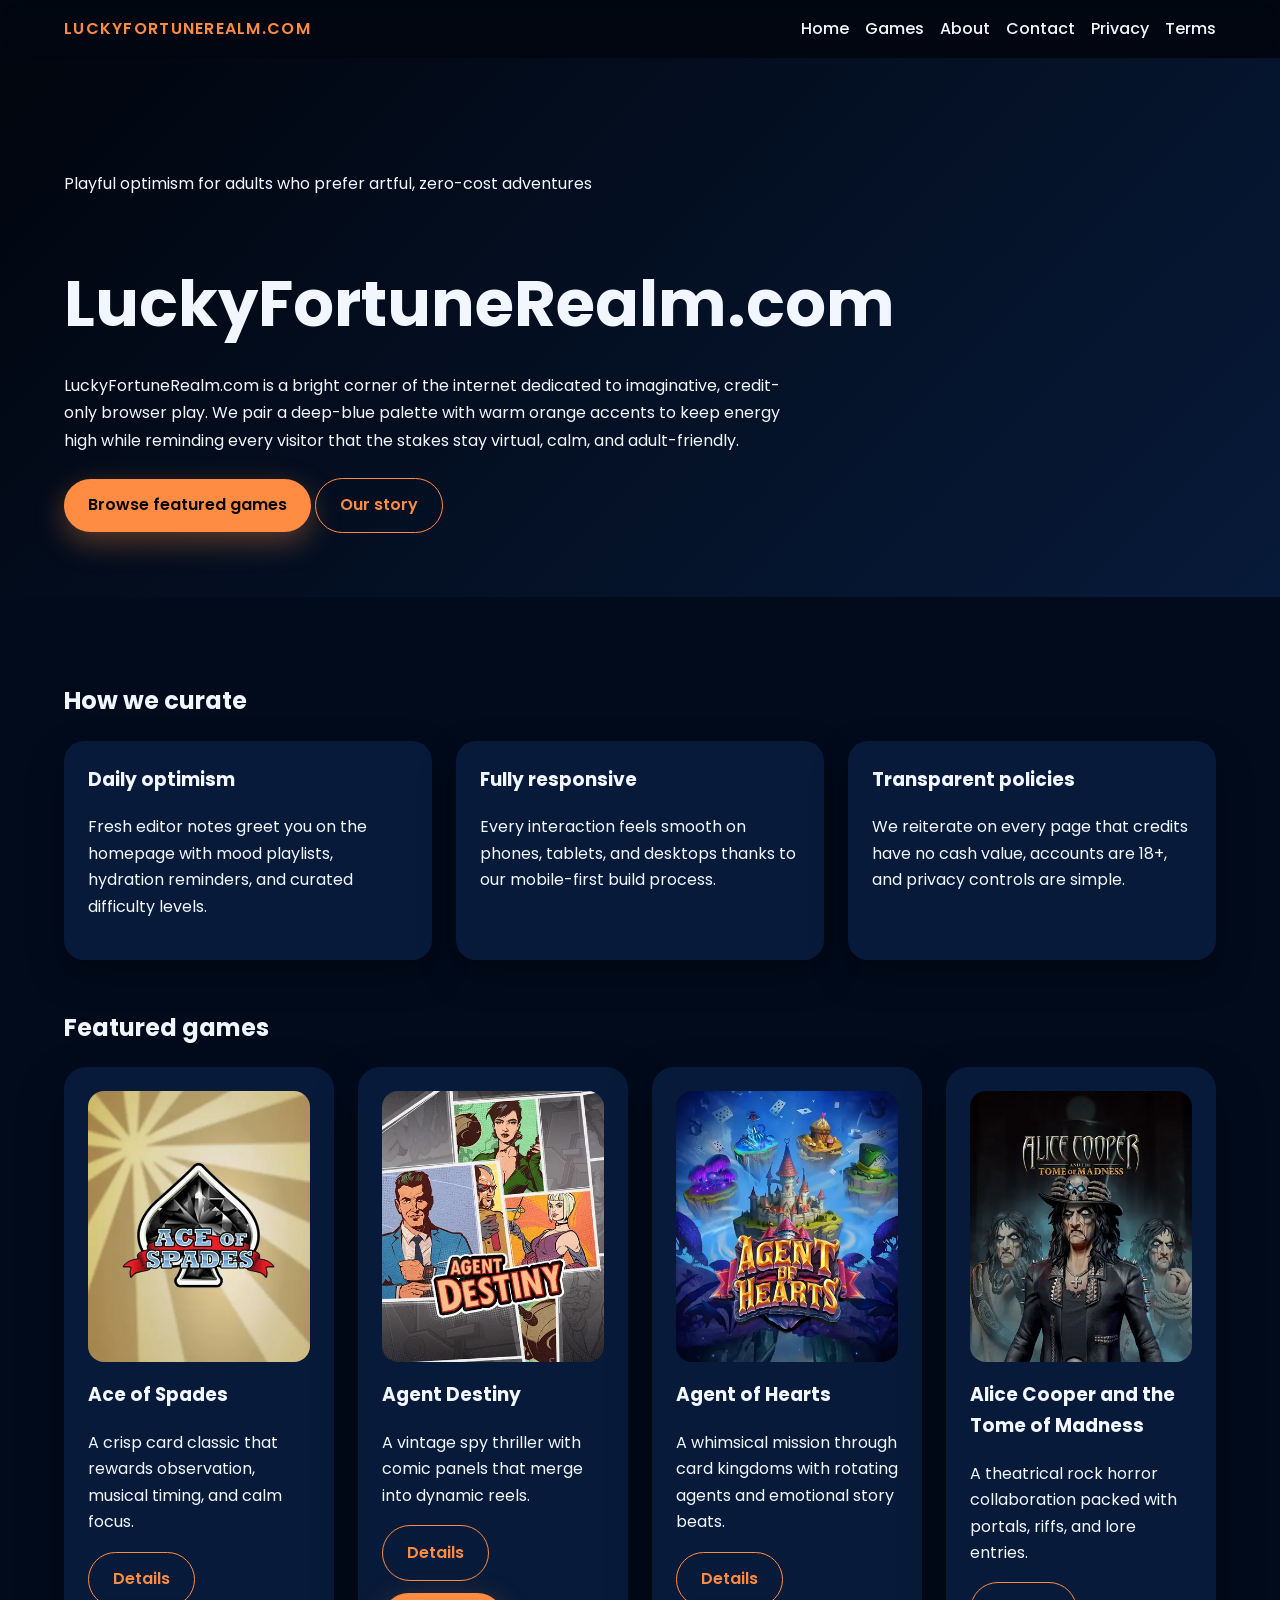
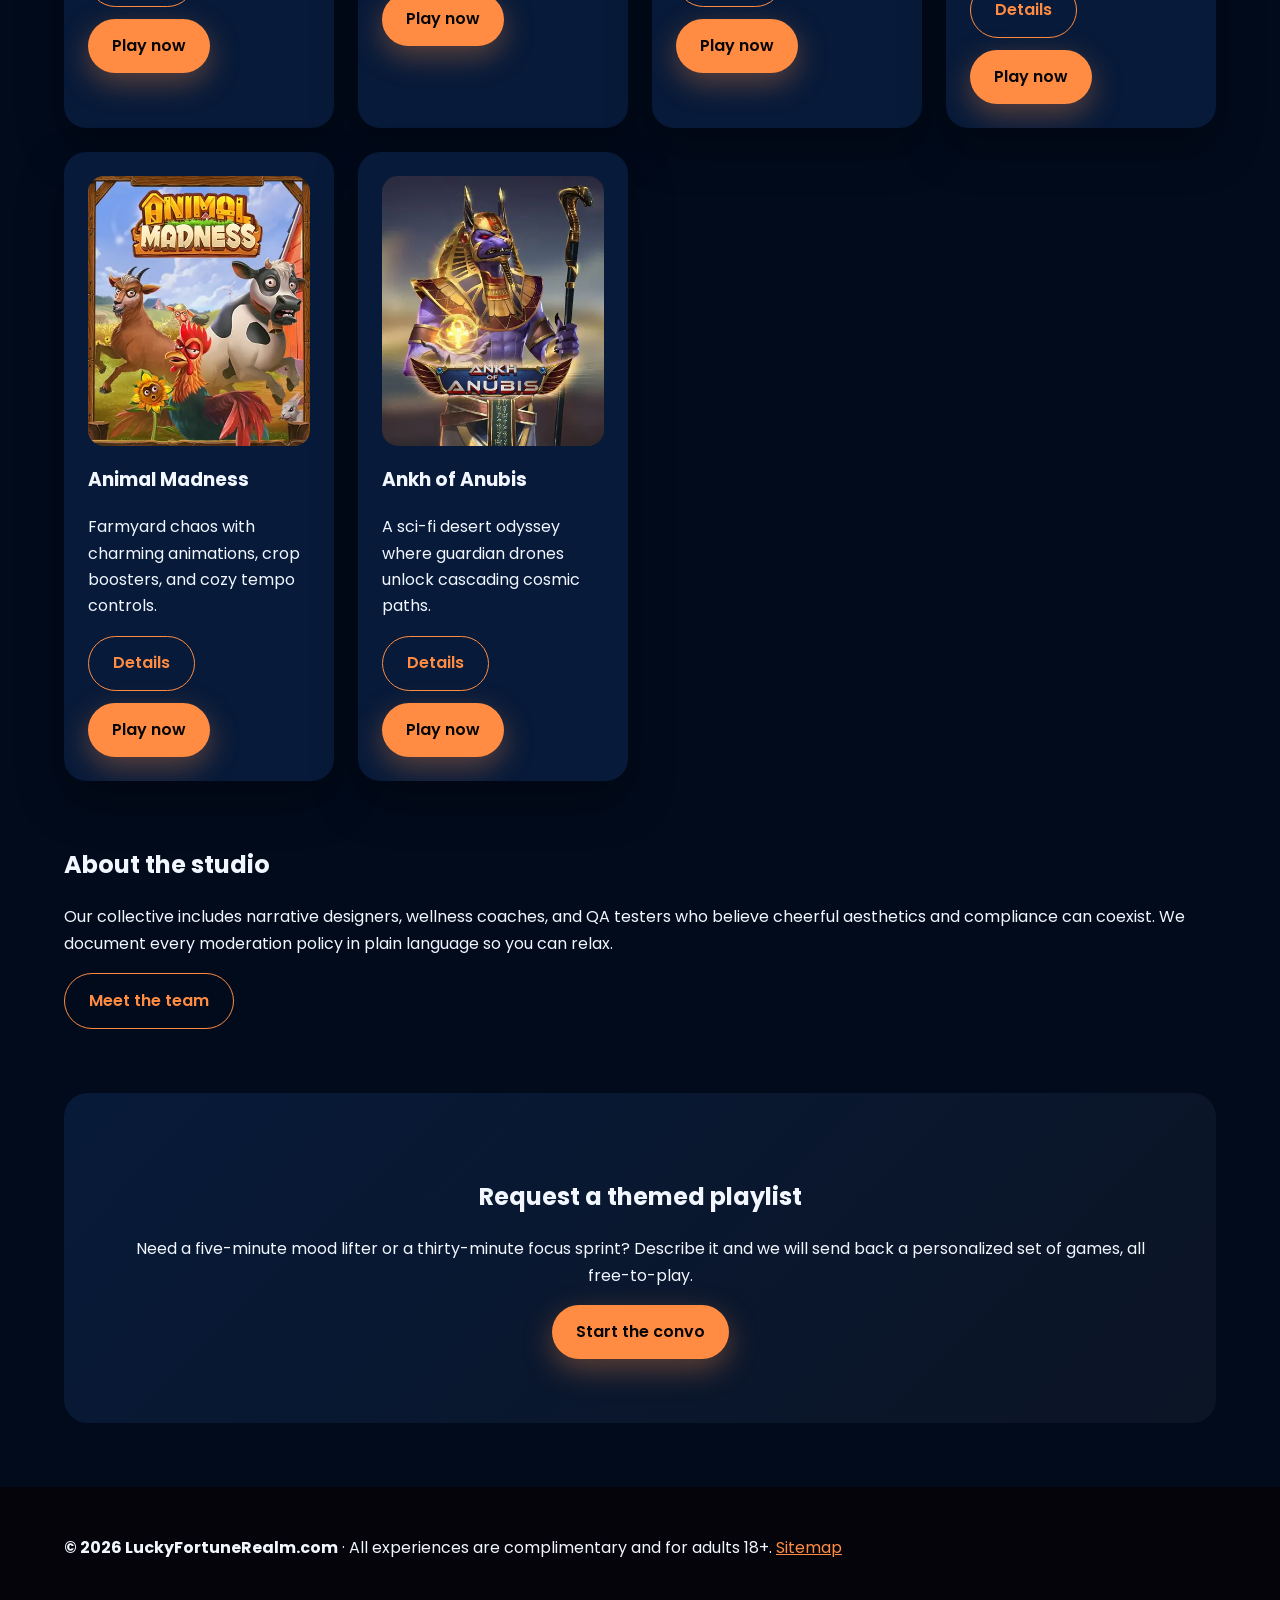
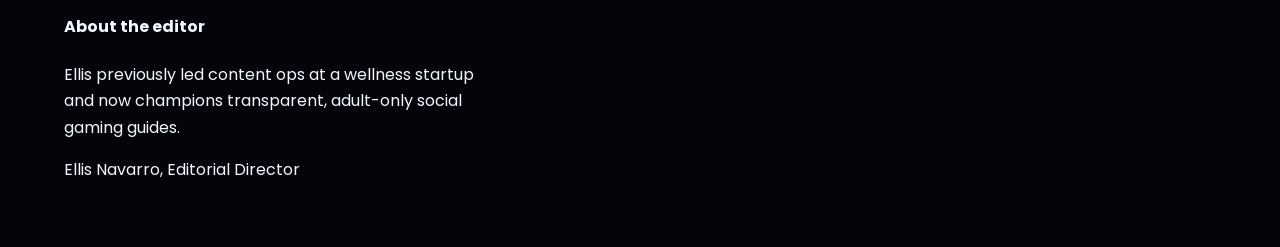
==== index.html @ c21d9de4 "Initial commit for LuckyFortuneRealm.com" ====
<!DOCTYPE html><html lang='en'><head><meta charset='UTF-8'><meta name='viewport' content='width=device-width, initial-scale=1.0'><title>LuckyFortuneRealm.com | Free Social Game Showcase</title><meta name='description' content='LuckyFortuneRealm.com spotlights six hopeful, credit-only adventures with responsive design, accessibility tips, and transparent community care.'><meta property='og:title' content='LuckyFortuneRealm.com | Free Social Game Showcase'><meta property='og:description' content='LuckyFortuneRealm.com spotlights six hopeful, credit-only adventures with responsive design, accessibility tips, and transparent community care.'><meta property='og:type' content='website'><meta property='og:url' content='https://luckyfortunerealm.com/index.html'><meta property='og:image' content='https://luckyfortunerealm.com/images/ace-of-spades.webp'><meta property='og:site_name' content='LuckyFortuneRealm.com'><meta name='twitter:card' content='summary_large_image'><meta name='twitter:title' content='LuckyFortuneRealm.com | Free Social Game Showcase'><meta name='twitter:description' content='LuckyFortuneRealm.com spotlights six hopeful, credit-only adventures with responsive design, accessibility tips, and transparent community care.'><link rel='canonical' href='https://luckyfortunerealm.com/index.html'><link rel='preconnect' href='https://fonts.googleapis.com'><link rel='preconnect' href='https://fonts.gstatic.com' crossorigin><link rel='stylesheet' href='https://fonts.googleapis.com/css2?family=Poppins:wght@400;500;600&display=swap'><link rel='stylesheet' href='css/style.css'><link rel='icon' href="data:image/svg+xml,<svg xmlns='http://www.w3.org/2000/svg' viewBox='0 0 64 64'><circle cx='32' cy='32' r='30' fill='#287bff'/><circle cx='32' cy='32' r='18' fill='#ff8c42'/></svg>"><meta name='theme-color' content='#287bff'><style>:root{--bg:#020b1c;--card:#071a39;--primary:#287bff;--accent:#ff8c42;--text:#f1f6ff;--muted:#a9c7ff;--shadow:rgba(255,140,66,0.35);}body{margin:0;background:var(--bg);color:var(--text);min-height:100vh;line-height:1.65;}.site-header{display:flex;align-items:center;justify-content:space-between;padding:1rem 5%;background:rgba(0,0,0,0.4);backdrop-filter:blur(14px);position:sticky;top:0;z-index:10;}.logo{font-weight:600;letter-spacing:0.08em;text-transform:uppercase;color:var(--accent);}.site-nav{display:flex;gap:1rem;}.site-nav a{color:var(--text);text-decoration:none;font-weight:500;}.hamburger{background:none;border:none;display:none;flex-direction:column;gap:0.3rem;}.hamburger span{display:block;width:24px;height:2px;background:var(--text);}@media(max-width:768px){.site-nav{position:absolute;top:64px;right:5%;background:var(--card);padding:1rem;border-radius:12px;flex-direction:column;display:none;}.site-nav.open{display:flex;}.hamburger{display:flex;}}</style><script type="application/ld+json">{"@context": "https://schema.org", "@type": "WebSite", "name": "LuckyFortuneRealm.com", "url": "https://luckyfortunerealm.com", "description": "Playful optimism for adults who prefer artful, zero-cost adventures", "publisher": {"@type": "Organization", "name": "LuckyFortuneRealm.com"}, "potentialAction": {"@type": "SearchAction", "target": "https://luckyfortunerealm.com/search?q={search_term_string}", "query-input": "required name=search_term_string"}}</script>
<script type="application/ld+json">{"@context": "https://schema.org", "@type": "ItemList", "name": "LuckyFortuneRealm.com Featured Games", "itemListElement": [{"@type": "ListItem", "position": 1, "item": {"@type": "VideoGame", "name": "Ace of Spades", "url": "https://luckyfortunerealm.com/ace-of-spades.html"}}, {"@type": "ListItem", "position": 2, "item": {"@type": "VideoGame", "name": "Agent Destiny", "url": "https://luckyfortunerealm.com/agent-destiny.html"}}, {"@type": "ListItem", "position": 3, "item": {"@type": "VideoGame", "name": "Agent of Hearts", "url": "https://luckyfortunerealm.com/agent-of-hearts.html"}}, {"@type": "ListItem", "position": 4, "item": {"@type": "VideoGame", "name": "Alice Cooper and the Tome of Madness", "url": "https://luckyfortunerealm.com/alice-cooper-and-the-tome-of-madness.html"}}, {"@type": "ListItem", "position": 5, "item": {"@type": "VideoGame", "name": "Animal Madness", "url": "https://luckyfortunerealm.com/animal-madness.html"}}, {"@type": "ListItem", "position": 6, "item": {"@type": "VideoGame", "name": "Ankh of Anubis", "url": "https://luckyfortunerealm.com/ankh-of-anubis.html"}}]}</script></head><body><header class='site-header'><div class='logo'>LuckyFortuneRealm.com</div><button class='hamburger' aria-label='Toggle navigation'><span></span><span></span><span></span></button><nav class='site-nav'><a href='index.html'>Home</a><a href='games.html'>Games</a><a href='about.html'>About</a><a href='contact.html'>Contact</a><a href='privacy.html'>Privacy</a><a href='terms.html'>Terms</a></nav></header>
    <section class='hero'>
      <p class='eyebrow'>Playful optimism for adults who prefer artful, zero-cost adventures</p>
      <h1>LuckyFortuneRealm.com</h1>
      <p>LuckyFortuneRealm.com is a bright corner of the internet dedicated to imaginative, credit-only browser play. We pair a deep-blue palette with warm orange accents to keep energy high while reminding every visitor that the stakes stay virtual, calm, and adult-friendly.</p>
      <div class='hero-actions'>
        <a class='btn primary' href='games.html'>Browse featured games</a>
        <a class='btn secondary' href='about.html'>Our story</a>
      </div>
    </section>
    <main>
      <section>
        <h2>How we curate</h2>
        <div class='feature-grid'><div class='card'><h3>Daily optimism</h3><p>Fresh editor notes greet you on the homepage with mood playlists, hydration reminders, and curated difficulty levels.</p></div><div class='card'><h3>Fully responsive</h3><p>Every interaction feels smooth on phones, tablets, and desktops thanks to our mobile-first build process.</p></div><div class='card'><h3>Transparent policies</h3><p>We reiterate on every page that credits have no cash value, accounts are 18+, and privacy controls are simple.</p></div></div>
      </section>
      <section>
        <h2>Featured games</h2>
        <div class='games-grid'><article class='game-card'><img src='images/ace-of-spades.webp' alt='Retro card with spade icon' loading='lazy'><h3>Ace of Spades</h3><p>A crisp card classic that rewards observation, musical timing, and calm focus.</p><div class='card-actions'><a class='btn secondary' href='ace-of-spades.html'>Details</a><a class='btn primary' href='https://asccw.playngonetwork.com/casino/ContainerLauncher?pid=2&gid=aceofspades&lang=en_GB&practice=1&channel=desktop&demo=2' target='_blank' rel='noopener'>Play now</a></div></article><article class='game-card'><img src='images/agent-destiny.webp' alt='Graphic novel spy illustration' loading='lazy'><h3>Agent Destiny</h3><p>A vintage spy thriller with comic panels that merge into dynamic reels.</p><div class='card-actions'><a class='btn secondary' href='agent-destiny.html'>Details</a><a class='btn primary' href='https://asccw.playngonetwork.com/casino/ContainerLauncher?pid=2&gid=agentdestiny&lang=en_GB&practice=1&channel=desktop&demo=2' target='_blank' rel='noopener'>Play now</a></div></article><article class='game-card'><img src='images/agent-of-hearts.webp' alt='Fantasy agent walking through card kingdom' loading='lazy'><h3>Agent of Hearts</h3><p>A whimsical mission through card kingdoms with rotating agents and emotional story beats.</p><div class='card-actions'><a class='btn secondary' href='agent-of-hearts.html'>Details</a><a class='btn primary' href='https://asccw.playngonetwork.com/casino/ContainerLauncher?pid=2&gid=agentofhearts&lang=en_GB&practice=1&channel=desktop&demo=2' target='_blank' rel='noopener'>Play now</a></div></article><article class='game-card'><img src='images/alice-cooper-and-the-tome-of-madness.webp' alt='Rock legend silhouette with mystical book' loading='lazy'><h3>Alice Cooper and the Tome of Madness</h3><p>A theatrical rock horror collaboration packed with portals, riffs, and lore entries.</p><div class='card-actions'><a class='btn secondary' href='alice-cooper-and-the-tome-of-madness.html'>Details</a><a class='btn primary' href='https://asccw.playngonetwork.com/casino/ContainerLauncher?pid=2&gid=alicecooper&lang=en_GB&practice=1&channel=desktop&demo=2' target='_blank' rel='noopener'>Play now</a></div></article><article class='game-card'><img src='images/animal-madness.webp' alt='Animated farm animals celebrating harvest' loading='lazy'><h3>Animal Madness</h3><p>Farmyard chaos with charming animations, crop boosters, and cozy tempo controls.</p><div class='card-actions'><a class='btn secondary' href='animal-madness.html'>Details</a><a class='btn primary' href='https://asccw.playngonetwork.com/casino/ContainerLauncher?pid=2&gid=animalmadness&lang=en_GB&practice=1&channel=desktop&demo=2' target='_blank' rel='noopener'>Play now</a></div></article><article class='game-card'><img src='images/ankh-of-anubis.webp' alt='Futuristic desert temple with glowing ankh' loading='lazy'><h3>Ankh of Anubis</h3><p>A sci-fi desert odyssey where guardian drones unlock cascading cosmic paths.</p><div class='card-actions'><a class='btn secondary' href='ankh-of-anubis.html'>Details</a><a class='btn primary' href='https://asccw.playngonetwork.com/casino/ContainerLauncher?pid=2&gid=ankhofanubis&lang=en_GB&practice=1&channel=desktop&demo=2' target='_blank' rel='noopener'>Play now</a></div></article></div>
      </section>
      <section class='about-preview'>
        <h2>About the studio</h2>
        <p>Our collective includes narrative designers, wellness coaches, and QA testers who believe cheerful aesthetics and compliance can coexist. We document every moderation policy in plain language so you can relax.</p>
        <a class='btn secondary' href='about.html'>Meet the team</a>
      </section>
      <section class='cta-section'>
        <h2>Request a themed playlist</h2>
        <p>Need a five-minute mood lifter or a thirty-minute focus sprint? Describe it and we will send back a personalized set of games, all free-to-play.</p>
        <a class='btn primary' href='contact.html'>Start the convo</a>
      </section>
    </main>
    <footer class='site-footer'><div><strong>&copy; 2026 LuckyFortuneRealm.com</strong> · All experiences are complimentary and for adults 18+. <a href='sitemap.xml'>Sitemap</a></div><div class='author-bio'><h4>About the editor</h4><p>Ellis previously led content ops at a wellness startup and now champions transparent, adult-only social gaming guides.</p><p>Ellis Navarro, Editorial Director</p></div></footer><script src='js/main.js' defer></script></body></html>
---- css/style.css ----
@import url('https://fonts.googleapis.com/css2?family=Poppins:wght@400;500;600&display=swap');
:root { color-scheme: dark; }
body { font-family: 'Poppins', sans-serif; }
main {
  padding: 4rem 5%;
}
.hero {
  padding: 6rem 5% 4rem;
  background: linear-gradient(135deg, rgba(0,0,0,0.5), var(--card));
}
.hero h1 {
  font-size: clamp(2.5rem, 6vw, 4rem);
  margin-bottom: 0.5rem;
}
.hero p {
  max-width: 720px;
  line-height: 1.7;
}
.hero-actions {
  margin-top: 1.5rem;
}
.btn {
  display: inline-block;
  padding: 0.85rem 1.5rem;
  border-radius: 999px;
  text-decoration: none;
  font-weight: 600;
  transition: transform 0.2s ease, box-shadow 0.2s ease;
}
.btn.primary { background: var(--accent); color: #050505; box-shadow: 0 10px 30px var(--shadow); }
.btn.secondary { border: 1px solid var(--accent); color: var(--accent); }
.btn:hover { transform: translateY(-2px); }
.feature-grid, .games-grid, .info-grid {
  display: grid;
  gap: 1.5rem;
}
.feature-grid, .info-grid { grid-template-columns: repeat(auto-fit, minmax(220px, 1fr)); }
.games-grid { grid-template-columns: repeat(auto-fit, minmax(260px, 1fr)); }
.card {
  background: var(--card);
  padding: 1.5rem;
  border-radius: 20px;
  box-shadow: 0 15px 35px rgba(0,0,0,0.35);
}
.card h3 { margin-top: 0; }
.game-card img {
  width: 100%;
  border-radius: 16px;
  display: block;
  margin-bottom: 1rem;
  transition: transform 0.3s ease, filter 0.3s ease;
}
.game-card {
  background: var(--card);
  border-radius: 22px;
  padding: 1.5rem;
  box-shadow: 0 20px 45px rgba(0,0,0,0.35);
  position: relative;
  overflow: hidden;
}
.game-card::after {
  content: '';
  position: absolute;
  inset: 0;
  background: linear-gradient(145deg, transparent, rgba(255,255,255,0.08));
  opacity: 0;
  transition: opacity 0.3s ease;
}
.game-card:hover::after { opacity: 1; }
.game-card:hover img { transform: scale(1.02); filter: brightness(1.1); }
.card-actions { display:flex; gap:0.75rem; flex-wrap:wrap; }
.about-preview { margin: 4rem 0; }
.cta-section { text-align:center; padding:4rem 5%; background: linear-gradient(135deg, var(--card), rgba(255,255,255,0.04)); border-radius:24px; }
.site-footer { padding:3rem 5%; background:#04040a; display:flex; flex-wrap:wrap; gap:2rem; }
.site-footer a { color: var(--accent); }
.author-bio { max-width: 420px; }
.form-group { display:flex; flex-direction:column; margin-bottom:1rem; }
form input, form textarea { padding:0.85rem; border-radius:12px; border:1px solid rgba(255,255,255,0.15); background:rgba(0,0,0,0.35); color:var(--text); }
iframe { border:none; width:100%; min-height:420px; border-radius:20px; }
.related-list { list-style:none; padding:0; display:flex; flex-wrap:wrap; gap:0.75rem; }
.related-list a { color: var(--accent); text-decoration:none; border-bottom:1px solid transparent; }
.related-list a:hover { border-bottom-color: var(--accent); }
section + section { margin-top:3rem; }
.game-hero-image { width:100%; border-radius:24px; margin-bottom:1.5rem; }
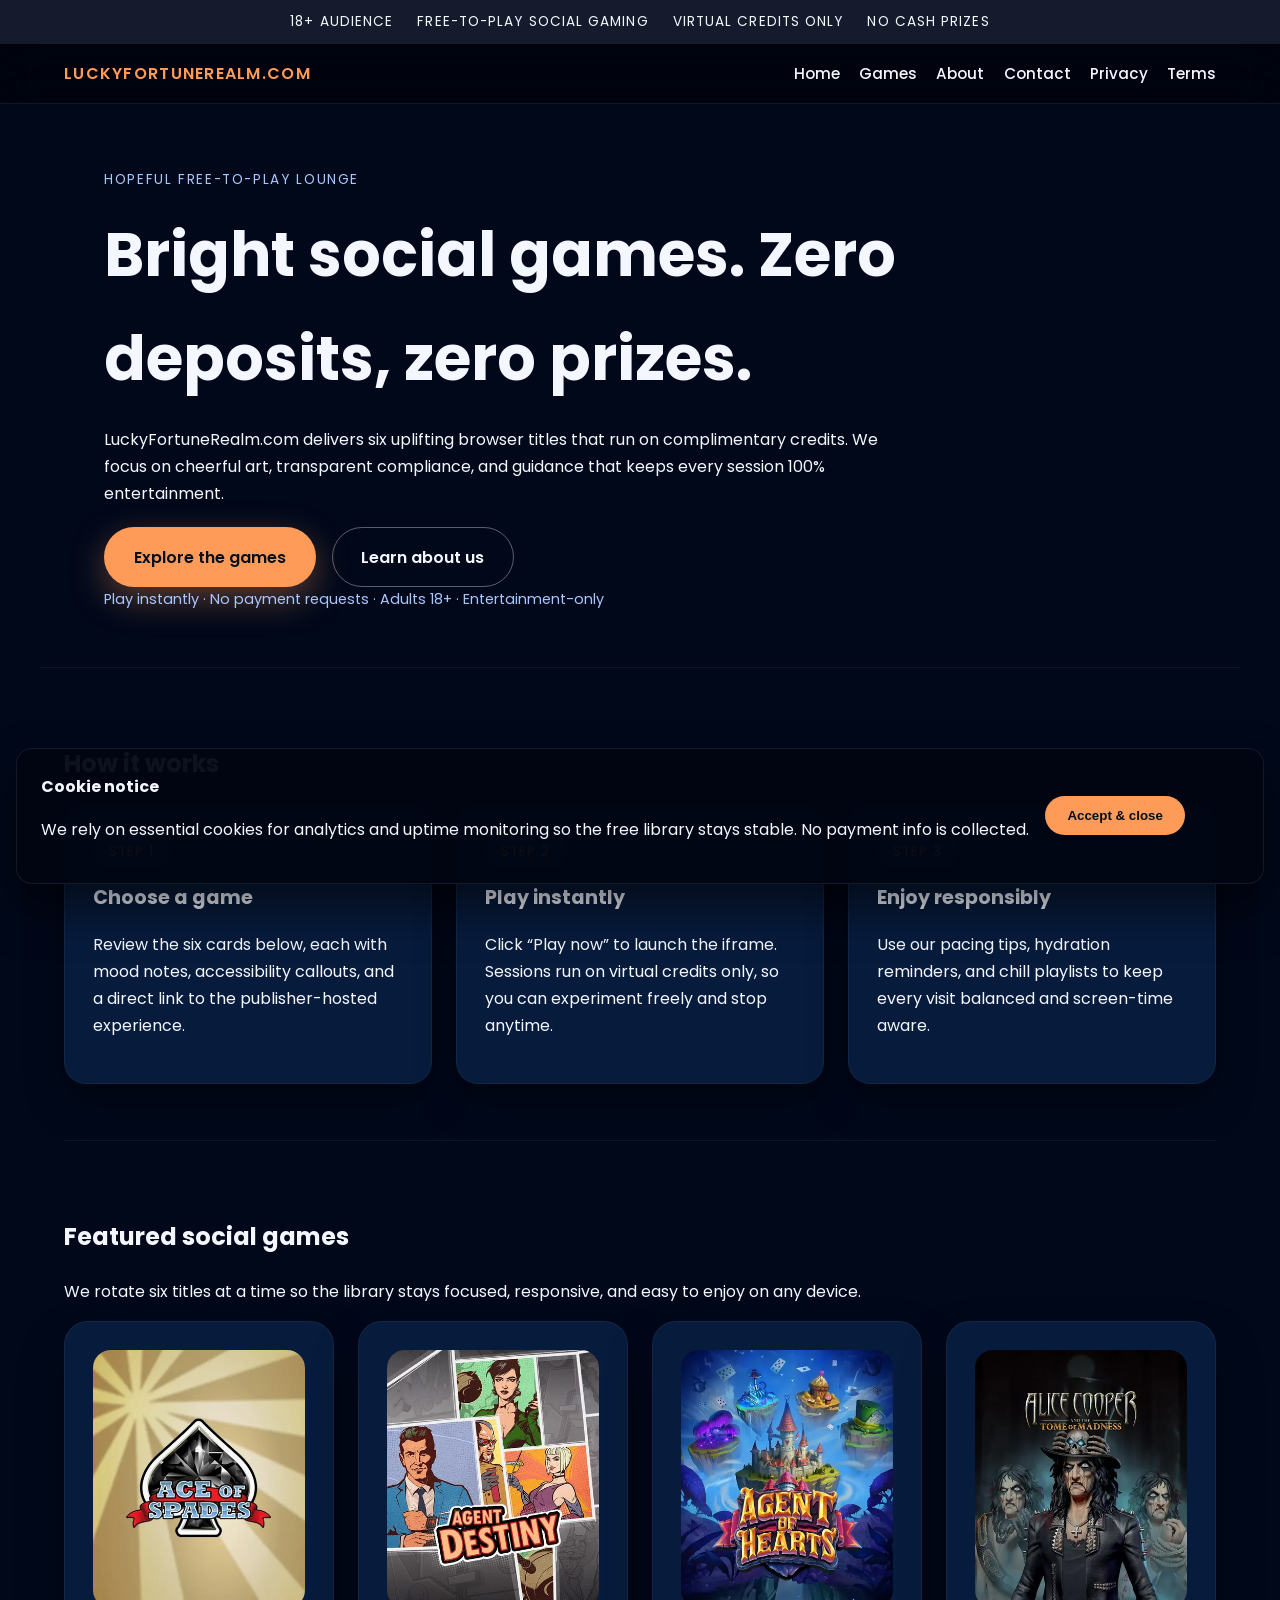
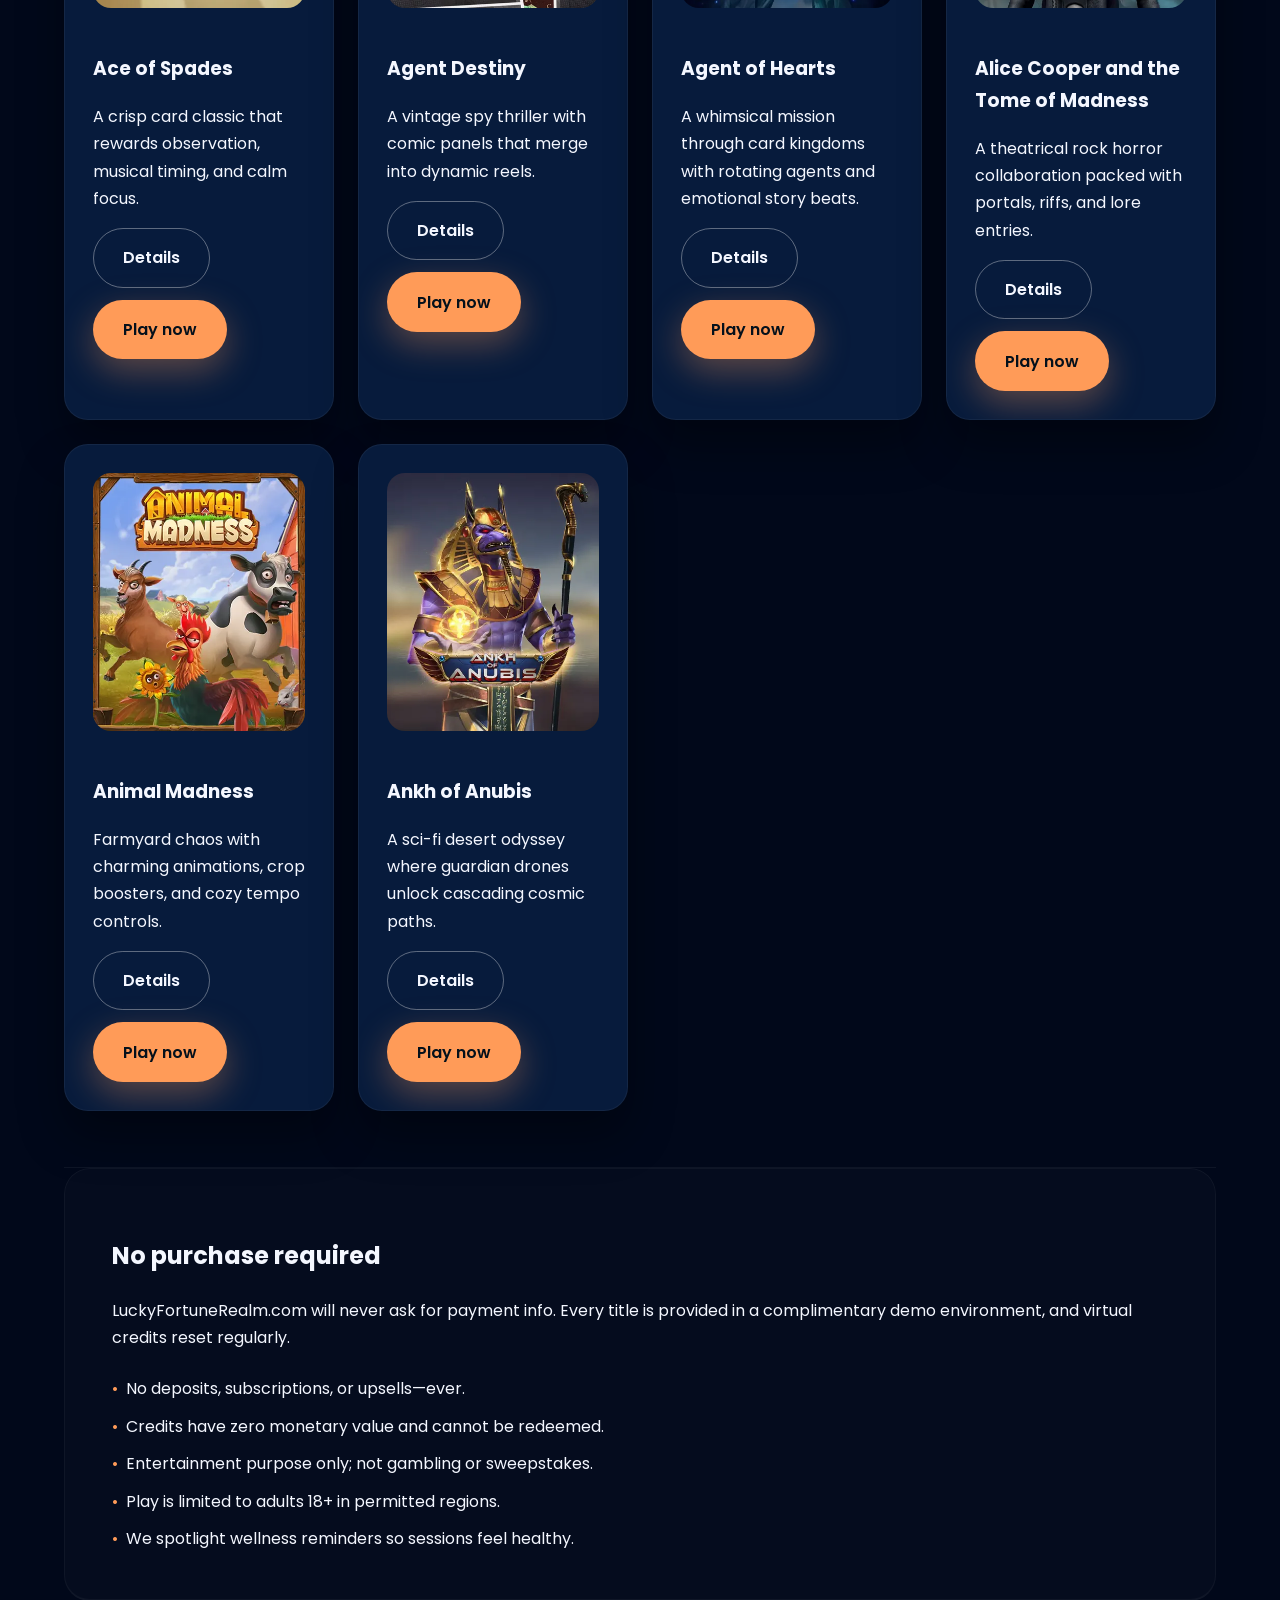
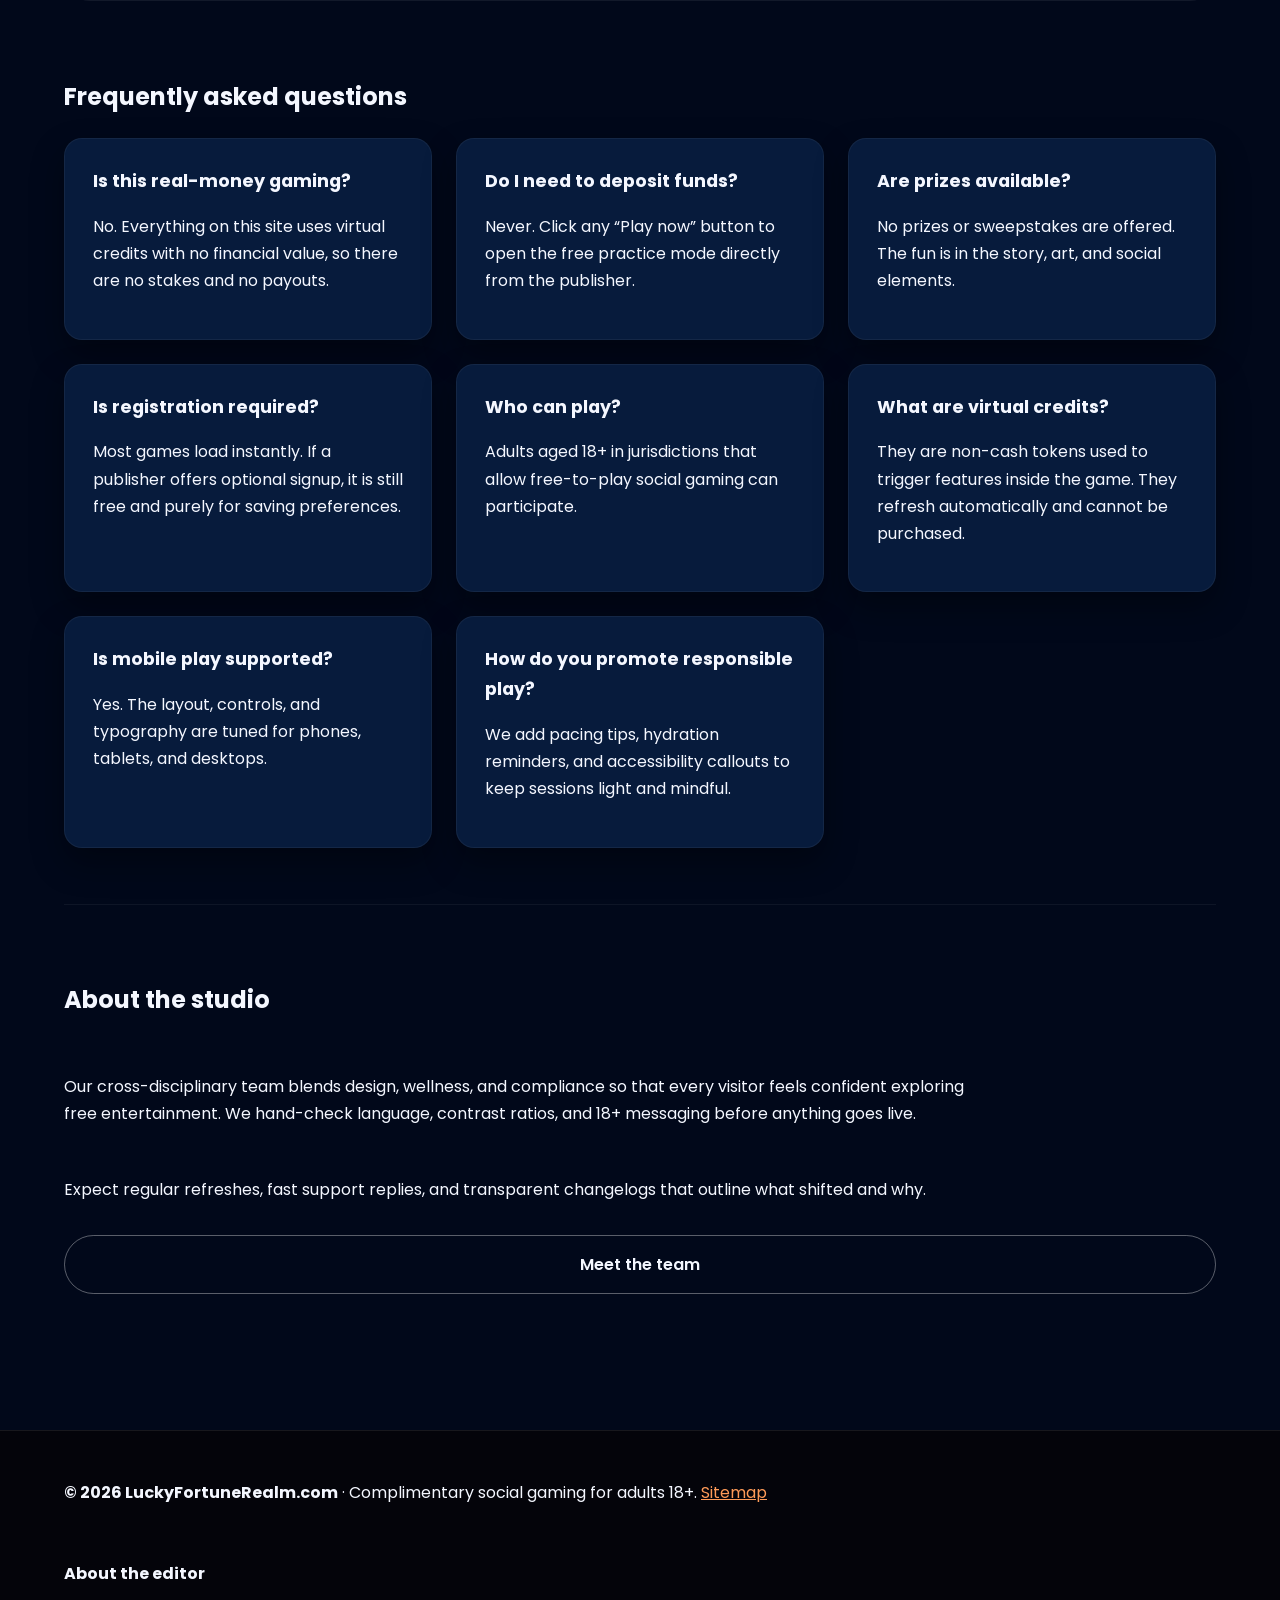
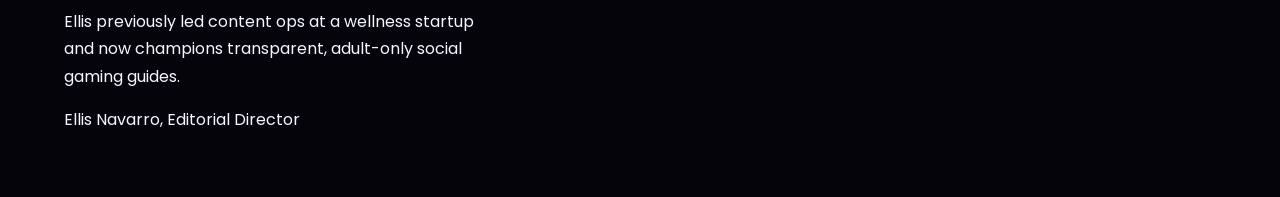
==== commit 25b64090: "Refine home experience and compliance copy" ====
--- a/index.html
+++ b/index.html
@@ -1,32 +1,73 @@
-<!DOCTYPE html><html lang='en'><head><meta charset='UTF-8'><meta name='viewport' content='width=device-width, initial-scale=1.0'><title>LuckyFortuneRealm.com | Free Social Game Showcase</title><meta name='description' content='LuckyFortuneRealm.com spotlights six hopeful, credit-only adventures with responsive design, accessibility tips, and transparent community care.'><meta property='og:title' content='LuckyFortuneRealm.com | Free Social Game Showcase'><meta property='og:description' content='LuckyFortuneRealm.com spotlights six hopeful, credit-only adventures with responsive design, accessibility tips, and transparent community care.'><meta property='og:type' content='website'><meta property='og:url' content='https://luckyfortunerealm.com/index.html'><meta property='og:image' content='https://luckyfortunerealm.com/images/ace-of-spades.webp'><meta property='og:site_name' content='LuckyFortuneRealm.com'><meta name='twitter:card' content='summary_large_image'><meta name='twitter:title' content='LuckyFortuneRealm.com | Free Social Game Showcase'><meta name='twitter:description' content='LuckyFortuneRealm.com spotlights six hopeful, credit-only adventures with responsive design, accessibility tips, and transparent community care.'><link rel='canonical' href='https://luckyfortunerealm.com/index.html'><link rel='preconnect' href='https://fonts.googleapis.com'><link rel='preconnect' href='https://fonts.gstatic.com' crossorigin><link rel='stylesheet' href='https://fonts.googleapis.com/css2?family=Poppins:wght@400;500;600&display=swap'><link rel='stylesheet' href='css/style.css'><link rel='icon' href="data:image/svg+xml,<svg xmlns='http://www.w3.org/2000/svg' viewBox='0 0 64 64'><circle cx='32' cy='32' r='30' fill='#287bff'/><circle cx='32' cy='32' r='18' fill='#ff8c42'/></svg>"><meta name='theme-color' content='#287bff'><style>:root{--bg:#020b1c;--card:#071a39;--primary:#287bff;--accent:#ff8c42;--text:#f1f6ff;--muted:#a9c7ff;--shadow:rgba(255,140,66,0.35);}body{margin:0;background:var(--bg);color:var(--text);min-height:100vh;line-height:1.65;}.site-header{display:flex;align-items:center;justify-content:space-between;padding:1rem 5%;background:rgba(0,0,0,0.4);backdrop-filter:blur(14px);position:sticky;top:0;z-index:10;}.logo{font-weight:600;letter-spacing:0.08em;text-transform:uppercase;color:var(--accent);}.site-nav{display:flex;gap:1rem;}.site-nav a{color:var(--text);text-decoration:none;font-weight:500;}.hamburger{background:none;border:none;display:none;flex-direction:column;gap:0.3rem;}.hamburger span{display:block;width:24px;height:2px;background:var(--text);}@media(max-width:768px){.site-nav{position:absolute;top:64px;right:5%;background:var(--card);padding:1rem;border-radius:12px;flex-direction:column;display:none;}.site-nav.open{display:flex;}.hamburger{display:flex;}}</style><script type="application/ld+json">{"@context": "https://schema.org", "@type": "WebSite", "name": "LuckyFortuneRealm.com", "url": "https://luckyfortunerealm.com", "description": "Playful optimism for adults who prefer artful, zero-cost adventures", "publisher": {"@type": "Organization", "name": "LuckyFortuneRealm.com"}, "potentialAction": {"@type": "SearchAction", "target": "https://luckyfortunerealm.com/search?q={search_term_string}", "query-input": "required name=search_term_string"}}</script>
-<script type="application/ld+json">{"@context": "https://schema.org", "@type": "ItemList", "name": "LuckyFortuneRealm.com Featured Games", "itemListElement": [{"@type": "ListItem", "position": 1, "item": {"@type": "VideoGame", "name": "Ace of Spades", "url": "https://luckyfortunerealm.com/ace-of-spades.html"}}, {"@type": "ListItem", "position": 2, "item": {"@type": "VideoGame", "name": "Agent Destiny", "url": "https://luckyfortunerealm.com/agent-destiny.html"}}, {"@type": "ListItem", "position": 3, "item": {"@type": "VideoGame", "name": "Agent of Hearts", "url": "https://luckyfortunerealm.com/agent-of-hearts.html"}}, {"@type": "ListItem", "position": 4, "item": {"@type": "VideoGame", "name": "Alice Cooper and the Tome of Madness", "url": "https://luckyfortunerealm.com/alice-cooper-and-the-tome-of-madness.html"}}, {"@type": "ListItem", "position": 5, "item": {"@type": "VideoGame", "name": "Animal Madness", "url": "https://luckyfortunerealm.com/animal-madness.html"}}, {"@type": "ListItem", "position": 6, "item": {"@type": "VideoGame", "name": "Ankh of Anubis", "url": "https://luckyfortunerealm.com/ankh-of-anubis.html"}}]}</script></head><body><header class='site-header'><div class='logo'>LuckyFortuneRealm.com</div><button class='hamburger' aria-label='Toggle navigation'><span></span><span></span><span></span></button><nav class='site-nav'><a href='index.html'>Home</a><a href='games.html'>Games</a><a href='about.html'>About</a><a href='contact.html'>Contact</a><a href='privacy.html'>Privacy</a><a href='terms.html'>Terms</a></nav></header>
-    <section class='hero'>
-      <p class='eyebrow'>Playful optimism for adults who prefer artful, zero-cost adventures</p>
-      <h1>LuckyFortuneRealm.com</h1>
-      <p>LuckyFortuneRealm.com is a bright corner of the internet dedicated to imaginative, credit-only browser play. We pair a deep-blue palette with warm orange accents to keep energy high while reminding every visitor that the stakes stay virtual, calm, and adult-friendly.</p>
-      <div class='hero-actions'>
-        <a class='btn primary' href='games.html'>Browse featured games</a>
-        <a class='btn secondary' href='about.html'>Our story</a>
-      </div>
-    </section>
-    <main>
-      <section>
-        <h2>How we curate</h2>
-        <div class='feature-grid'><div class='card'><h3>Daily optimism</h3><p>Fresh editor notes greet you on the homepage with mood playlists, hydration reminders, and curated difficulty levels.</p></div><div class='card'><h3>Fully responsive</h3><p>Every interaction feels smooth on phones, tablets, and desktops thanks to our mobile-first build process.</p></div><div class='card'><h3>Transparent policies</h3><p>We reiterate on every page that credits have no cash value, accounts are 18+, and privacy controls are simple.</p></div></div>
-      </section>
-      <section>
-        <h2>Featured games</h2>
-        <div class='games-grid'><article class='game-card'><img src='images/ace-of-spades.webp' alt='Retro card with spade icon' loading='lazy'><h3>Ace of Spades</h3><p>A crisp card classic that rewards observation, musical timing, and calm focus.</p><div class='card-actions'><a class='btn secondary' href='ace-of-spades.html'>Details</a><a class='btn primary' href='https://asccw.playngonetwork.com/casino/ContainerLauncher?pid=2&gid=aceofspades&lang=en_GB&practice=1&channel=desktop&demo=2' target='_blank' rel='noopener'>Play now</a></div></article><article class='game-card'><img src='images/agent-destiny.webp' alt='Graphic novel spy illustration' loading='lazy'><h3>Agent Destiny</h3><p>A vintage spy thriller with comic panels that merge into dynamic reels.</p><div class='card-actions'><a class='btn secondary' href='agent-destiny.html'>Details</a><a class='btn primary' href='https://asccw.playngonetwork.com/casino/ContainerLauncher?pid=2&gid=agentdestiny&lang=en_GB&practice=1&channel=desktop&demo=2' target='_blank' rel='noopener'>Play now</a></div></article><article class='game-card'><img src='images/agent-of-hearts.webp' alt='Fantasy agent walking through card kingdom' loading='lazy'><h3>Agent of Hearts</h3><p>A whimsical mission through card kingdoms with rotating agents and emotional story beats.</p><div class='card-actions'><a class='btn secondary' href='agent-of-hearts.html'>Details</a><a class='btn primary' href='https://asccw.playngonetwork.com/casino/ContainerLauncher?pid=2&gid=agentofhearts&lang=en_GB&practice=1&channel=desktop&demo=2' target='_blank' rel='noopener'>Play now</a></div></article><article class='game-card'><img src='images/alice-cooper-and-the-tome-of-madness.webp' alt='Rock legend silhouette with mystical book' loading='lazy'><h3>Alice Cooper and the Tome of Madness</h3><p>A theatrical rock horror collaboration packed with portals, riffs, and lore entries.</p><div class='card-actions'><a class='btn secondary' href='alice-cooper-and-the-tome-of-madness.html'>Details</a><a class='btn primary' href='https://asccw.playngonetwork.com/casino/ContainerLauncher?pid=2&gid=alicecooper&lang=en_GB&practice=1&channel=desktop&demo=2' target='_blank' rel='noopener'>Play now</a></div></article><article class='game-card'><img src='images/animal-madness.webp' alt='Animated farm animals celebrating harvest' loading='lazy'><h3>Animal Madness</h3><p>Farmyard chaos with charming animations, crop boosters, and cozy tempo controls.</p><div class='card-actions'><a class='btn secondary' href='animal-madness.html'>Details</a><a class='btn primary' href='https://asccw.playngonetwork.com/casino/ContainerLauncher?pid=2&gid=animalmadness&lang=en_GB&practice=1&channel=desktop&demo=2' target='_blank' rel='noopener'>Play now</a></div></article><article class='game-card'><img src='images/ankh-of-anubis.webp' alt='Futuristic desert temple with glowing ankh' loading='lazy'><h3>Ankh of Anubis</h3><p>A sci-fi desert odyssey where guardian drones unlock cascading cosmic paths.</p><div class='card-actions'><a class='btn secondary' href='ankh-of-anubis.html'>Details</a><a class='btn primary' href='https://asccw.playngonetwork.com/casino/ContainerLauncher?pid=2&gid=ankhofanubis&lang=en_GB&practice=1&channel=desktop&demo=2' target='_blank' rel='noopener'>Play now</a></div></article></div>
-      </section>
-      <section class='about-preview'>
-        <h2>About the studio</h2>
-        <p>Our collective includes narrative designers, wellness coaches, and QA testers who believe cheerful aesthetics and compliance can coexist. We document every moderation policy in plain language so you can relax.</p>
-        <a class='btn secondary' href='about.html'>Meet the team</a>
-      </section>
-      <section class='cta-section'>
-        <h2>Request a themed playlist</h2>
-        <p>Need a five-minute mood lifter or a thirty-minute focus sprint? Describe it and we will send back a personalized set of games, all free-to-play.</p>
-        <a class='btn primary' href='contact.html'>Start the convo</a>
-      </section>
-    </main>
-    <footer class='site-footer'><div><strong>&copy; 2026 LuckyFortuneRealm.com</strong> · All experiences are complimentary and for adults 18+. <a href='sitemap.xml'>Sitemap</a></div><div class='author-bio'><h4>About the editor</h4><p>Ellis previously led content ops at a wellness startup and now champions transparent, adult-only social gaming guides.</p><p>Ellis Navarro, Editorial Director</p></div></footer><script src='js/main.js' defer></script></body></html>+<!DOCTYPE html><html lang='en'><head><meta charset='UTF-8'><meta name='viewport' content='width=device-width, initial-scale=1.0'><title>LuckyFortuneRealm.com | Free Social Game Showcase</title><meta name='description' content='LuckyFortuneRealm.com spotlights six hopeful, credit-only adventures with responsive design, accessibility tips, and transparent community care.'><meta property='og:title' content='LuckyFortuneRealm.com | Free Social Game Showcase'><meta property='og:description' content='LuckyFortuneRealm.com spotlights six hopeful, credit-only adventures with responsive design, accessibility tips, and transparent community care.'><meta property='og:type' content='website'><meta property='og:url' content='https://luckyfortunerealm.com/index.html'><meta property='og:image' content='https://luckyfortunerealm.com/images/ace-of-spades.webp'><meta property='og:site_name' content='LuckyFortuneRealm.com'><meta name='twitter:card' content='summary_large_image'><meta name='twitter:title' content='LuckyFortuneRealm.com | Free Social Game Showcase'><meta name='twitter:description' content='LuckyFortuneRealm.com spotlights six hopeful, credit-only adventures with responsive design, accessibility tips, and transparent community care.'><link rel='canonical' href='https://luckyfortunerealm.com/index.html'><link rel='preconnect' href='https://fonts.googleapis.com'><link rel='preconnect' href='https://fonts.gstatic.com' crossorigin><link rel='stylesheet' href='https://fonts.googleapis.com/css2?family=Poppins:wght@400;500;600&display=swap'><link rel='stylesheet' href='css/style.css'><link rel='icon' href="data:image/svg+xml,<svg xmlns='http://www.w3.org/2000/svg' viewBox='0 0 64 64'><circle cx='32' cy='32' r='30' fill='#1e59c7'/><circle cx='32' cy='32' r='18' fill='#ff9b58'/></svg>"><meta name='theme-color' content='#1e59c7'><style>:root{--bg:#01081a;--card:#071b3c;--primary:#1e59c7;--accent:#ff9b58;--text:#f4f7ff;--muted:#a9c7ff;--shadow:rgba(255,155,88,0.35);}</style><script type="application/ld+json">{"@context": "https://schema.org", "@type": "WebSite", "name": "LuckyFortuneRealm.com", "url": "https://luckyfortunerealm.com", "description": "Playful optimism for adults who prefer artful, zero-cost adventures", "publisher": {"@type": "Organization", "name": "LuckyFortuneRealm.com"}, "potentialAction": {"@type": "SearchAction", "target": "https://luckyfortunerealm.com/search?q={search_term_string}", "query-input": "required name=search_term_string"}}</script>
+<script type="application/ld+json">{"@context": "https://schema.org", "@type": "ItemList", "name": "LuckyFortuneRealm.com Featured Games", "itemListElement": [{"@type": "ListItem", "position": 1, "item": {"@type": "VideoGame", "name": "Ace of Spades", "url": "https://luckyfortunerealm.com/ace-of-spades.html"}}, {"@type": "ListItem", "position": 2, "item": {"@type": "VideoGame", "name": "Agent Destiny", "url": "https://luckyfortunerealm.com/agent-destiny.html"}}, {"@type": "ListItem", "position": 3, "item": {"@type": "VideoGame", "name": "Agent of Hearts", "url": "https://luckyfortunerealm.com/agent-of-hearts.html"}}, {"@type": "ListItem", "position": 4, "item": {"@type": "VideoGame", "name": "Alice Cooper and the Tome of Madness", "url": "https://luckyfortunerealm.com/alice-cooper-and-the-tome-of-madness.html"}}, {"@type": "ListItem", "position": 5, "item": {"@type": "VideoGame", "name": "Animal Madness", "url": "https://luckyfortunerealm.com/animal-madness.html"}}, {"@type": "ListItem", "position": 6, "item": {"@type": "VideoGame", "name": "Ankh of Anubis", "url": "https://luckyfortunerealm.com/ankh-of-anubis.html"}}]}</script></head><body><div class='compliance-strip'><span>18+ Audience</span><span>Free-to-play social gaming</span><span>Virtual credits only</span><span>No cash prizes</span></div><header class='site-header'><div class='logo'>LuckyFortuneRealm.com</div><button class='hamburger' aria-label='Toggle navigation'><span></span><span></span><span></span></button><nav class='site-nav'><a href='index.html'>Home</a><a href='games.html'>Games</a><a href='about.html'>About</a><a href='contact.html'>Contact</a><a href='privacy.html'>Privacy</a><a href='terms.html'>Terms</a></nav></header>
+<section class='hero' id='hero'>
+  <div>
+    <p class='eyebrow'>Hopeful free-to-play lounge</p>
+    <h1>Bright social games. Zero deposits, zero prizes.</h1>
+    <p>LuckyFortuneRealm.com delivers six uplifting browser titles that run on complimentary credits. We focus on cheerful art, transparent compliance, and guidance that keeps every session 100% entertainment.</p>
+    <div class='hero-actions'>
+      <a class='btn primary' href='games.html'>Explore the games</a>
+      <a class='btn secondary' href='about.html'>Learn about us</a>
+    </div>
+    <p class='assurance-note'>Play instantly · No payment requests · Adults 18+ · Entertainment-only</p>
+  </div>
+</section>
+<main>
+  <section id='how-it-works'>
+    <h2>How it works</h2>
+    <div class='steps-grid'>
+      <article class='step-card'>
+        <span>Step 1</span>
+        <h3>Choose a game</h3>
+        <p>Review the six cards below, each with mood notes, accessibility callouts, and a direct link to the publisher-hosted experience.</p>
+      </article>
+      <article class='step-card'>
+        <span>Step 2</span>
+        <h3>Play instantly</h3>
+        <p>Click “Play now” to launch the iframe. Sessions run on virtual credits only, so you can experiment freely and stop anytime.</p>
+      </article>
+      <article class='step-card'>
+        <span>Step 3</span>
+        <h3>Enjoy responsibly</h3>
+        <p>Use our pacing tips, hydration reminders, and chill playlists to keep every visit balanced and screen-time aware.</p>
+      </article>
+    </div>
+  </section>
+  <section id='games'>
+    <h2>Featured social games</h2>
+    <p>We rotate six titles at a time so the library stays focused, responsive, and easy to enjoy on any device.</p>
+    <div class='games-grid'><article class='game-card'><img src='images/ace-of-spades.webp' alt='Retro card with spade icon' loading='lazy'><h3>Ace of Spades</h3><p>A crisp card classic that rewards observation, musical timing, and calm focus.</p><div class='card-actions'><a class='btn secondary' href='ace-of-spades.html'>Details</a><a class='btn primary' href='https://asccw.playngonetwork.com/casino/ContainerLauncher?pid=2&gid=aceofspades&lang=en_GB&practice=1&channel=desktop&demo=2' target='_blank' rel='noopener'>Play now</a></div></article><article class='game-card'><img src='images/agent-destiny.webp' alt='Graphic novel spy illustration' loading='lazy'><h3>Agent Destiny</h3><p>A vintage spy thriller with comic panels that merge into dynamic reels.</p><div class='card-actions'><a class='btn secondary' href='agent-destiny.html'>Details</a><a class='btn primary' href='https://asccw.playngonetwork.com/casino/ContainerLauncher?pid=2&gid=agentdestiny&lang=en_GB&practice=1&channel=desktop&demo=2' target='_blank' rel='noopener'>Play now</a></div></article><article class='game-card'><img src='images/agent-of-hearts.webp' alt='Fantasy agent walking through card kingdom' loading='lazy'><h3>Agent of Hearts</h3><p>A whimsical mission through card kingdoms with rotating agents and emotional story beats.</p><div class='card-actions'><a class='btn secondary' href='agent-of-hearts.html'>Details</a><a class='btn primary' href='https://asccw.playngonetwork.com/casino/ContainerLauncher?pid=2&gid=agentofhearts&lang=en_GB&practice=1&channel=desktop&demo=2' target='_blank' rel='noopener'>Play now</a></div></article><article class='game-card'><img src='images/alice-cooper-and-the-tome-of-madness.webp' alt='Rock legend silhouette with mystical book' loading='lazy'><h3>Alice Cooper and the Tome of Madness</h3><p>A theatrical rock horror collaboration packed with portals, riffs, and lore entries.</p><div class='card-actions'><a class='btn secondary' href='alice-cooper-and-the-tome-of-madness.html'>Details</a><a class='btn primary' href='https://asccw.playngonetwork.com/casino/ContainerLauncher?pid=2&gid=alicecooper&lang=en_GB&practice=1&channel=desktop&demo=2' target='_blank' rel='noopener'>Play now</a></div></article><article class='game-card'><img src='images/animal-madness.webp' alt='Animated farm animals celebrating harvest' loading='lazy'><h3>Animal Madness</h3><p>Farmyard chaos with charming animations, crop boosters, and cozy tempo controls.</p><div class='card-actions'><a class='btn secondary' href='animal-madness.html'>Details</a><a class='btn primary' href='https://asccw.playngonetwork.com/casino/ContainerLauncher?pid=2&gid=animalmadness&lang=en_GB&practice=1&channel=desktop&demo=2' target='_blank' rel='noopener'>Play now</a></div></article><article class='game-card'><img src='images/ankh-of-anubis.webp' alt='Futuristic desert temple with glowing ankh' loading='lazy'><h3>Ankh of Anubis</h3><p>A sci-fi desert odyssey where guardian drones unlock cascading cosmic paths.</p><div class='card-actions'><a class='btn secondary' href='ankh-of-anubis.html'>Details</a><a class='btn primary' href='https://asccw.playngonetwork.com/casino/ContainerLauncher?pid=2&gid=ankhofanubis&lang=en_GB&practice=1&channel=desktop&demo=2' target='_blank' rel='noopener'>Play now</a></div></article></div>
+  </section>
+  <section class='no-purchase'>
+    <h2>No purchase required</h2>
+    <p>LuckyFortuneRealm.com will never ask for payment info. Every title is provided in a complimentary demo environment, and virtual credits reset regularly.</p>
+    <ul>
+      <li>No deposits, subscriptions, or upsells—ever.</li>
+      <li>Credits have zero monetary value and cannot be redeemed.</li>
+      <li>Entertainment purpose only; not gambling or sweepstakes.</li>
+      <li>Play is limited to adults 18+ in permitted regions.</li>
+      <li>We spotlight wellness reminders so sessions feel healthy.</li>
+    </ul>
+  </section>
+  <section class='faq-section' id='faq'>
+    <h2>Frequently asked questions</h2>
+    <div class='faq-grid'>
+      <article class='faq-item'><h3>Is this real-money gaming?</h3><p>No. Everything on this site uses virtual credits with no financial value, so there are no stakes and no payouts.</p></article>
+      <article class='faq-item'><h3>Do I need to deposit funds?</h3><p>Never. Click any “Play now” button to open the free practice mode directly from the publisher.</p></article>
+      <article class='faq-item'><h3>Are prizes available?</h3><p>No prizes or sweepstakes are offered. The fun is in the story, art, and social elements.</p></article>
+      <article class='faq-item'><h3>Is registration required?</h3><p>Most games load instantly. If a publisher offers optional signup, it is still free and purely for saving preferences.</p></article>
+      <article class='faq-item'><h3>Who can play?</h3><p>Adults aged 18+ in jurisdictions that allow free-to-play social gaming can participate.</p></article>
+      <article class='faq-item'><h3>What are virtual credits?</h3><p>They are non-cash tokens used to trigger features inside the game. They refresh automatically and cannot be purchased.</p></article>
+      <article class='faq-item'><h3>Is mobile play supported?</h3><p>Yes. The layout, controls, and typography are tuned for phones, tablets, and desktops.</p></article>
+      <article class='faq-item'><h3>How do you promote responsible play?</h3><p>We add pacing tips, hydration reminders, and accessibility callouts to keep sessions light and mindful.</p></article>
+    </div>
+  </section>
+  <section class='about-preview'>
+    <h2>About the studio</h2>
+    <p>Our cross-disciplinary team blends design, wellness, and compliance so that every visitor feels confident exploring free entertainment. We hand-check language, contrast ratios, and 18+ messaging before anything goes live.</p>
+    <p>Expect regular refreshes, fast support replies, and transparent changelogs that outline what shifted and why.</p>
+    <a class='btn secondary' href='about.html'>Meet the team</a>
+  </section>
+</main>
+<footer class='site-footer'><div><strong>&copy; 2026 LuckyFortuneRealm.com</strong> · Complimentary social gaming for adults 18+. <a href='sitemap.xml'>Sitemap</a></div><div class='author-bio'><h4>About the editor</h4><p>Ellis previously led content ops at a wellness startup and now champions transparent, adult-only social gaming guides.</p><p>Ellis Navarro, Editorial Director</p></div></footer>
+<div class='cookie-banner' role='region' aria-label='Cookie notice'><div><strong>Cookie notice</strong><p>We rely on essential cookies for analytics and uptime monitoring so the free library stays stable. No payment info is collected.</p></div><button type='button' data-cookie-accept>Accept &amp; close</button></div><script src='js/main.js' defer></script></body></html>
--- a/css/style.css
+++ b/css/style.css
@@ -1,85 +1,369 @@
 @import url('https://fonts.googleapis.com/css2?family=Poppins:wght@400;500;600&display=swap');
-:root { color-scheme: dark; }
-body { font-family: 'Poppins', sans-serif; }
+:root {
+  color-scheme: dark;
+}
+* {
+  box-sizing: border-box;
+}
+body {
+  margin: 0;
+  font-family: 'Poppins', sans-serif;
+  background: var(--bg);
+  color: var(--text);
+  line-height: 1.7;
+  font-size: 1rem;
+}
+img {
+  max-width: 100%;
+  height: auto;
+  border-radius: 18px;
+}
+a {
+  color: var(--accent);
+}
 main {
-  padding: 4rem 5%;
+  padding: 0 5% 5rem;
+}
+main > section {
+  padding: 3.5rem 0;
+  border-bottom: 1px solid rgba(255, 255, 255, 0.05);
+}
+main > section:last-of-type {
+  border-bottom: none;
+}
+.compliance-strip {
+  background: rgba(255, 255, 255, 0.08);
+  color: var(--text);
+  padding: 0.65rem 5%;
+  font-size: 0.85rem;
+  letter-spacing: 0.08em;
+  text-transform: uppercase;
+  display: flex;
+  justify-content: center;
+  gap: 1.5rem;
+  flex-wrap: wrap;
+}
+.compliance-strip span {
+  display: inline-flex;
+  align-items: center;
+  gap: 0.4rem;
+}
+.site-header {
+  display: flex;
+  align-items: center;
+  justify-content: space-between;
+  padding: 1rem 5%;
+  background: rgba(0, 0, 0, 0.45);
+  backdrop-filter: blur(18px);
+  position: sticky;
+  top: 0;
+  z-index: 10;
+  border-bottom: 1px solid rgba(255, 255, 255, 0.08);
+}
+.logo {
+  font-weight: 600;
+  letter-spacing: 0.08em;
+  text-transform: uppercase;
+  color: var(--accent);
+}
+.site-nav {
+  display: flex;
+  gap: 1.2rem;
+}
+.site-nav a {
+  color: var(--text);
+  text-decoration: none;
+  font-weight: 500;
+  font-size: 0.95rem;
+}
+.hamburger {
+  background: none;
+  border: none;
+  display: none;
+  flex-direction: column;
+  gap: 0.3rem;
+}
+.hamburger span {
+  display: block;
+  width: 24px;
+  height: 2px;
+  background: var(--text);
 }
 .hero {
-  padding: 6rem 5% 4rem;
-  background: linear-gradient(135deg, rgba(0,0,0,0.5), var(--card));
+  padding: 4rem 5% 3.5rem;
+  border-bottom: 1px solid rgba(255, 255, 255, 0.05);
+  display: grid;
+  gap: 1.5rem;
+  max-width: 1200px;
+  margin: 0 auto;
 }
 .hero h1 {
-  font-size: clamp(2.5rem, 6vw, 4rem);
-  margin-bottom: 0.5rem;
+  font-size: clamp(2.5rem, 5vw, 3.8rem);
+  margin: 0 0 1rem;
 }
 .hero p {
-  max-width: 720px;
-  line-height: 1.7;
+  max-width: 780px;
+  margin: 0;
+}
+.hero .eyebrow {
+  color: var(--muted);
+  text-transform: uppercase;
+  letter-spacing: 0.12em;
+  font-size: 0.85rem;
+  margin-bottom: 0.75rem;
 }
 .hero-actions {
-  margin-top: 1.5rem;
+  display: flex;
+  gap: 1rem;
+  flex-wrap: wrap;
+  align-items: center;
+  margin-top: 1.25rem;
+}
+.assurance-note {
+  font-size: 0.9rem;
+  color: var(--muted);
 }
 .btn {
-  display: inline-block;
-  padding: 0.85rem 1.5rem;
+  display: inline-flex;
+  align-items: center;
+  justify-content: center;
+  gap: 0.35rem;
+  padding: 0.95rem 1.8rem;
   border-radius: 999px;
   text-decoration: none;
   font-weight: 600;
-  transition: transform 0.2s ease, box-shadow 0.2s ease;
-}
-.btn.primary { background: var(--accent); color: #050505; box-shadow: 0 10px 30px var(--shadow); }
-.btn.secondary { border: 1px solid var(--accent); color: var(--accent); }
-.btn:hover { transform: translateY(-2px); }
-.feature-grid, .games-grid, .info-grid {
+  transition: transform 0.2s ease, box-shadow 0.2s ease, background 0.2s ease;
+  border: 1px solid transparent;
+}
+.btn.primary {
+  background: var(--accent);
+  color: #04101b;
+  box-shadow: 0 12px 35px var(--shadow);
+}
+.btn.secondary {
+  border: 1px solid rgba(255, 255, 255, 0.35);
+  color: var(--text);
+  background: transparent;
+}
+.btn:hover,
+.btn:focus-visible {
+  transform: translateY(-2px);
+  box-shadow: 0 18px 35px rgba(0, 0, 0, 0.35);
+}
+.steps-grid,
+.games-grid,
+.faq-grid {
   display: grid;
   gap: 1.5rem;
 }
-.feature-grid, .info-grid { grid-template-columns: repeat(auto-fit, minmax(220px, 1fr)); }
-.games-grid { grid-template-columns: repeat(auto-fit, minmax(260px, 1fr)); }
-.card {
+.steps-grid {
+  grid-template-columns: repeat(auto-fit, minmax(220px, 1fr));
+}
+.step-card {
   background: var(--card);
-  padding: 1.5rem;
-  border-radius: 20px;
-  box-shadow: 0 15px 35px rgba(0,0,0,0.35);
-}
-.card h3 { margin-top: 0; }
-.game-card img {
-  width: 100%;
-  border-radius: 16px;
-  display: block;
-  margin-bottom: 1rem;
-  transition: transform 0.3s ease, filter 0.3s ease;
+  border-radius: 22px;
+  padding: 1.75rem;
+  box-shadow: 0 18px 38px rgba(0, 0, 0, 0.35);
+  border: 1px solid rgba(255, 255, 255, 0.05);
+}
+.step-card span {
+  display: inline-flex;
+  padding: 0.35rem 1rem;
+  border-radius: 999px;
+  background: rgba(255, 255, 255, 0.08);
+  color: var(--accent);
+  font-size: 0.85rem;
+  letter-spacing: 0.08em;
+  margin-bottom: 0.85rem;
+  text-transform: uppercase;
+}
+.step-card h3 {
+  margin: 0 0 0.75rem;
+  font-size: 1.2rem;
+}
+.games-grid {
+  grid-template-columns: repeat(auto-fit, minmax(260px, 1fr));
 }
 .game-card {
   background: var(--card);
-  border-radius: 22px;
-  padding: 1.5rem;
-  box-shadow: 0 20px 45px rgba(0,0,0,0.35);
+  border-radius: 24px;
+  padding: 1.75rem;
+  box-shadow: 0 25px 45px rgba(0, 0, 0, 0.35);
   position: relative;
   overflow: hidden;
+  border: 1px solid rgba(255, 255, 255, 0.05);
 }
 .game-card::after {
   content: '';
   position: absolute;
   inset: 0;
-  background: linear-gradient(145deg, transparent, rgba(255,255,255,0.08));
+  background: linear-gradient(145deg, transparent, rgba(255, 255, 255, 0.08));
   opacity: 0;
   transition: opacity 0.3s ease;
 }
-.game-card:hover::after { opacity: 1; }
-.game-card:hover img { transform: scale(1.02); filter: brightness(1.1); }
-.card-actions { display:flex; gap:0.75rem; flex-wrap:wrap; }
-.about-preview { margin: 4rem 0; }
-.cta-section { text-align:center; padding:4rem 5%; background: linear-gradient(135deg, var(--card), rgba(255,255,255,0.04)); border-radius:24px; }
-.site-footer { padding:3rem 5%; background:#04040a; display:flex; flex-wrap:wrap; gap:2rem; }
-.site-footer a { color: var(--accent); }
-.author-bio { max-width: 420px; }
-.form-group { display:flex; flex-direction:column; margin-bottom:1rem; }
-form input, form textarea { padding:0.85rem; border-radius:12px; border:1px solid rgba(255,255,255,0.15); background:rgba(0,0,0,0.35); color:var(--text); }
-iframe { border:none; width:100%; min-height:420px; border-radius:20px; }
-.related-list { list-style:none; padding:0; display:flex; flex-wrap:wrap; gap:0.75rem; }
-.related-list a { color: var(--accent); text-decoration:none; border-bottom:1px solid transparent; }
-.related-list a:hover { border-bottom-color: var(--accent); }
-section + section { margin-top:3rem; }
-.game-hero-image { width:100%; border-radius:24px; margin-bottom:1.5rem; }
-
+.game-card:hover::after {
+  opacity: 1;
+}
+.game-card:hover {
+  transform: translateY(-4px);
+}
+.game-card img {
+  width: 100%;
+  margin-bottom: 1.1rem;
+  border-radius: 18px;
+  transition: transform 0.3s ease, filter 0.3s ease;
+}
+.game-card:hover img {
+  transform: scale(1.02);
+  filter: brightness(1.08);
+}
+.card-actions {
+  display: flex;
+  gap: 0.75rem;
+  flex-wrap: wrap;
+  margin-top: 1rem;
+}
+.no-purchase {
+  background: rgba(255, 255, 255, 0.02);
+  border-radius: 26px;
+  padding: 3rem;
+  box-shadow: inset 0 0 0 1px rgba(255, 255, 255, 0.04);
+}
+.no-purchase ul {
+  list-style: none;
+  padding: 0;
+  margin: 1.5rem 0 0;
+  display: grid;
+  gap: 0.65rem;
+}
+.no-purchase li::before {
+  content: '•';
+  margin-right: 0.5rem;
+  color: var(--accent);
+}
+.faq-grid {
+  grid-template-columns: repeat(auto-fit, minmax(280px, 1fr));
+}
+.faq-item {
+  background: var(--card);
+  border-radius: 18px;
+  padding: 1.75rem;
+  border: 1px solid rgba(255, 255, 255, 0.05);
+  box-shadow: 0 15px 32px rgba(0, 0, 0, 0.35);
+}
+.faq-item h3 {
+  margin: 0 0 0.5rem;
+  font-size: 1.1rem;
+}
+.about-preview {
+  display: grid;
+  gap: 1rem;
+}
+.about-preview p {
+  max-width: 920px;
+}
+.site-footer {
+  padding: 3rem 5%;
+  background: #04040a;
+  display: flex;
+  flex-wrap: wrap;
+  gap: 2rem;
+  border-top: 1px solid rgba(255, 255, 255, 0.08);
+}
+.site-footer a {
+  color: var(--accent);
+}
+.author-bio {
+  max-width: 420px;
+}
+.cookie-banner {
+  position: fixed;
+  left: 1rem;
+  right: 1rem;
+  bottom: 1rem;
+  background: rgba(2, 6, 18, 0.95);
+  border: 1px solid rgba(255, 255, 255, 0.08);
+  border-radius: 16px;
+  padding: 1.5rem;
+  display: flex;
+  flex-wrap: wrap;
+  gap: 1rem;
+  align-items: center;
+  box-shadow: 0 25px 45px rgba(0, 0, 0, 0.55);
+}
+.cookie-banner.hidden {
+  display: none;
+}
+.cookie-banner button {
+  padding: 0.75rem 1.4rem;
+  border-radius: 999px;
+  border: none;
+  background: var(--accent);
+  color: #04101b;
+  font-weight: 600;
+  cursor: pointer;
+}
+.form-group {
+  display: flex;
+  flex-direction: column;
+  margin-bottom: 1rem;
+}
+form input,
+form textarea {
+  padding: 0.85rem;
+  border-radius: 12px;
+  border: 1px solid rgba(255, 255, 255, 0.15);
+  background: rgba(0, 0, 0, 0.35);
+  color: var(--text);
+}
+iframe {
+  border: none;
+  width: 100%;
+  min-height: 420px;
+  border-radius: 20px;
+}
+.related-list {
+  list-style: none;
+  padding: 0;
+  display: flex;
+  flex-wrap: wrap;
+  gap: 0.75rem;
+}
+.related-list a {
+  color: var(--accent);
+  text-decoration: none;
+  border-bottom: 1px solid transparent;
+}
+.related-list a:hover {
+  border-bottom-color: var(--accent);
+}
+@media (max-width: 900px) {
+  .site-nav {
+    position: absolute;
+    top: 64px;
+    right: 5%;
+    background: var(--card);
+    padding: 1rem 1.25rem;
+    border-radius: 14px;
+    flex-direction: column;
+    display: none;
+    box-shadow: 0 20px 35px rgba(0, 0, 0, 0.55);
+  }
+  .site-nav.open {
+    display: flex;
+  }
+  .hamburger {
+    display: flex;
+  }
+  main {
+    padding: 0 1.5rem 4rem;
+  }
+  .hero {
+    padding: 3rem 1.5rem 2.5rem;
+  }
+  .cookie-banner {
+    position: fixed;
+    left: 1rem;
+    right: 1rem;
+  }
+}
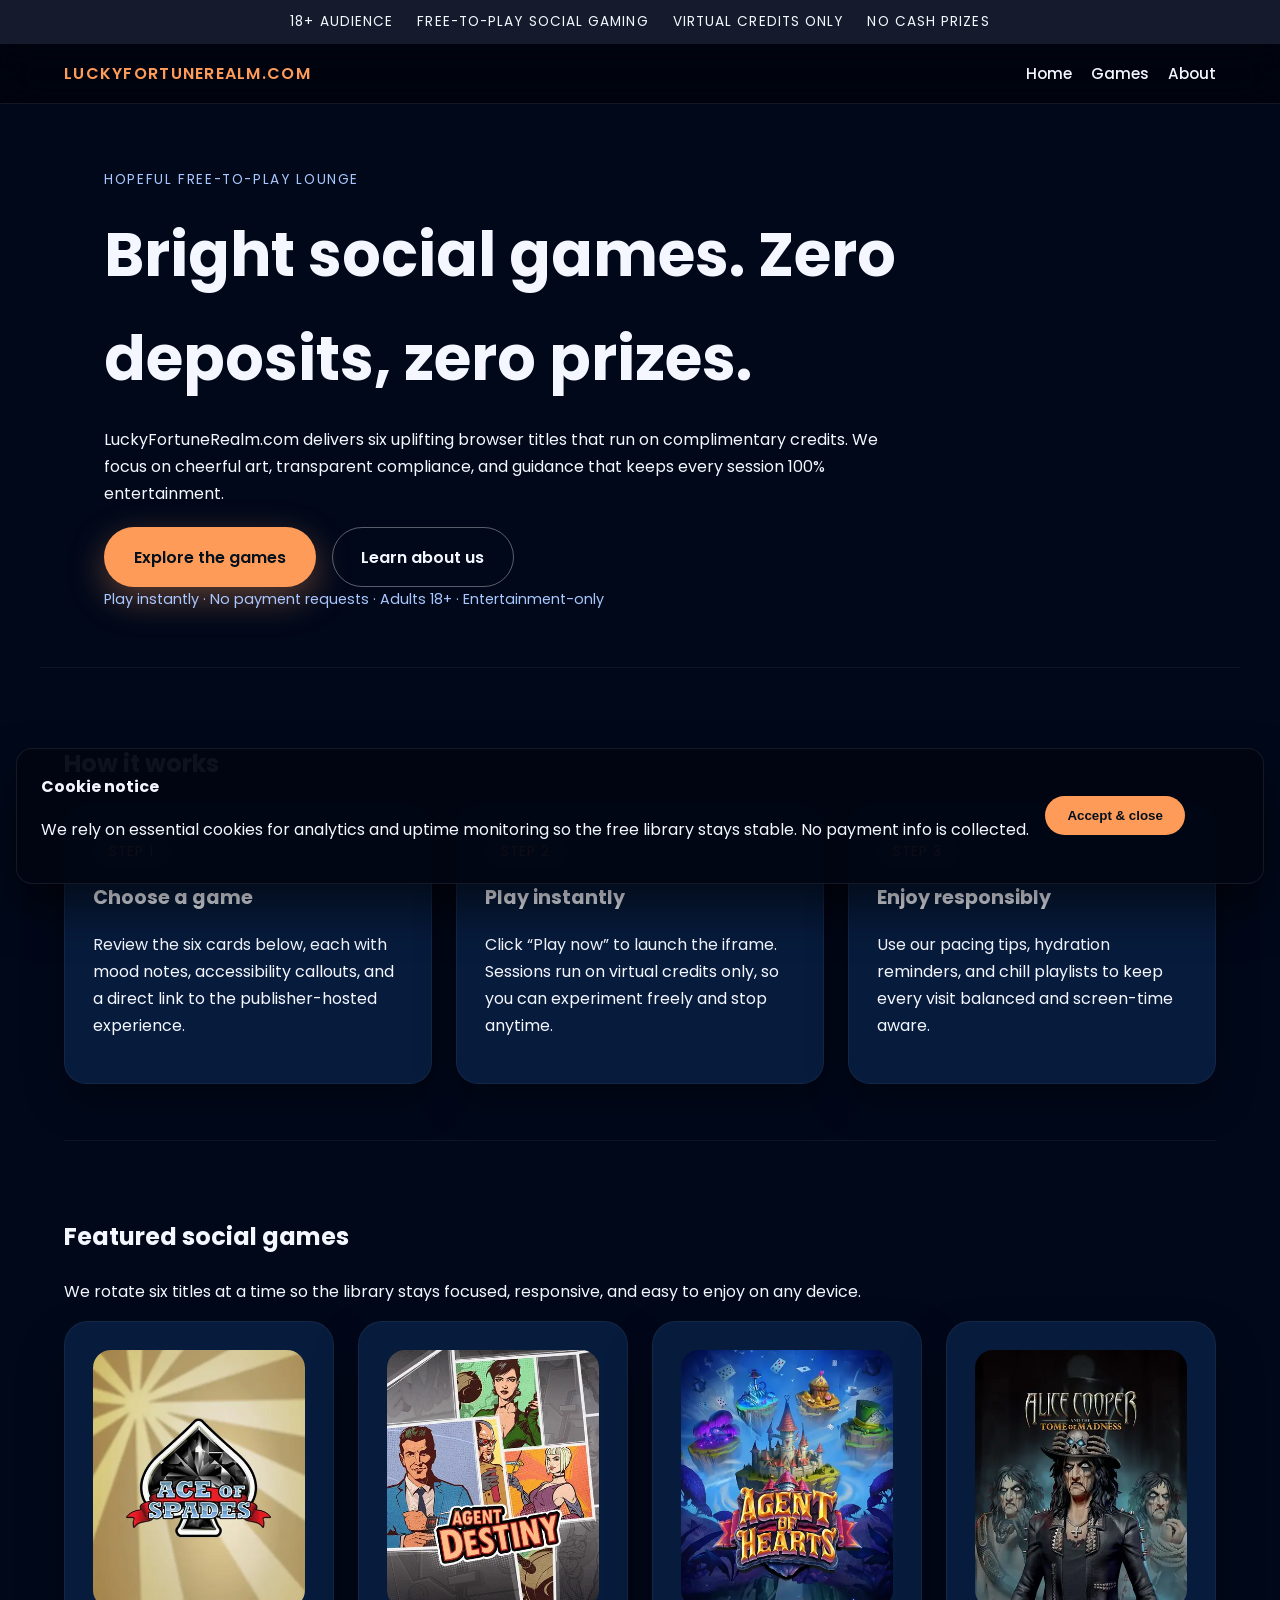
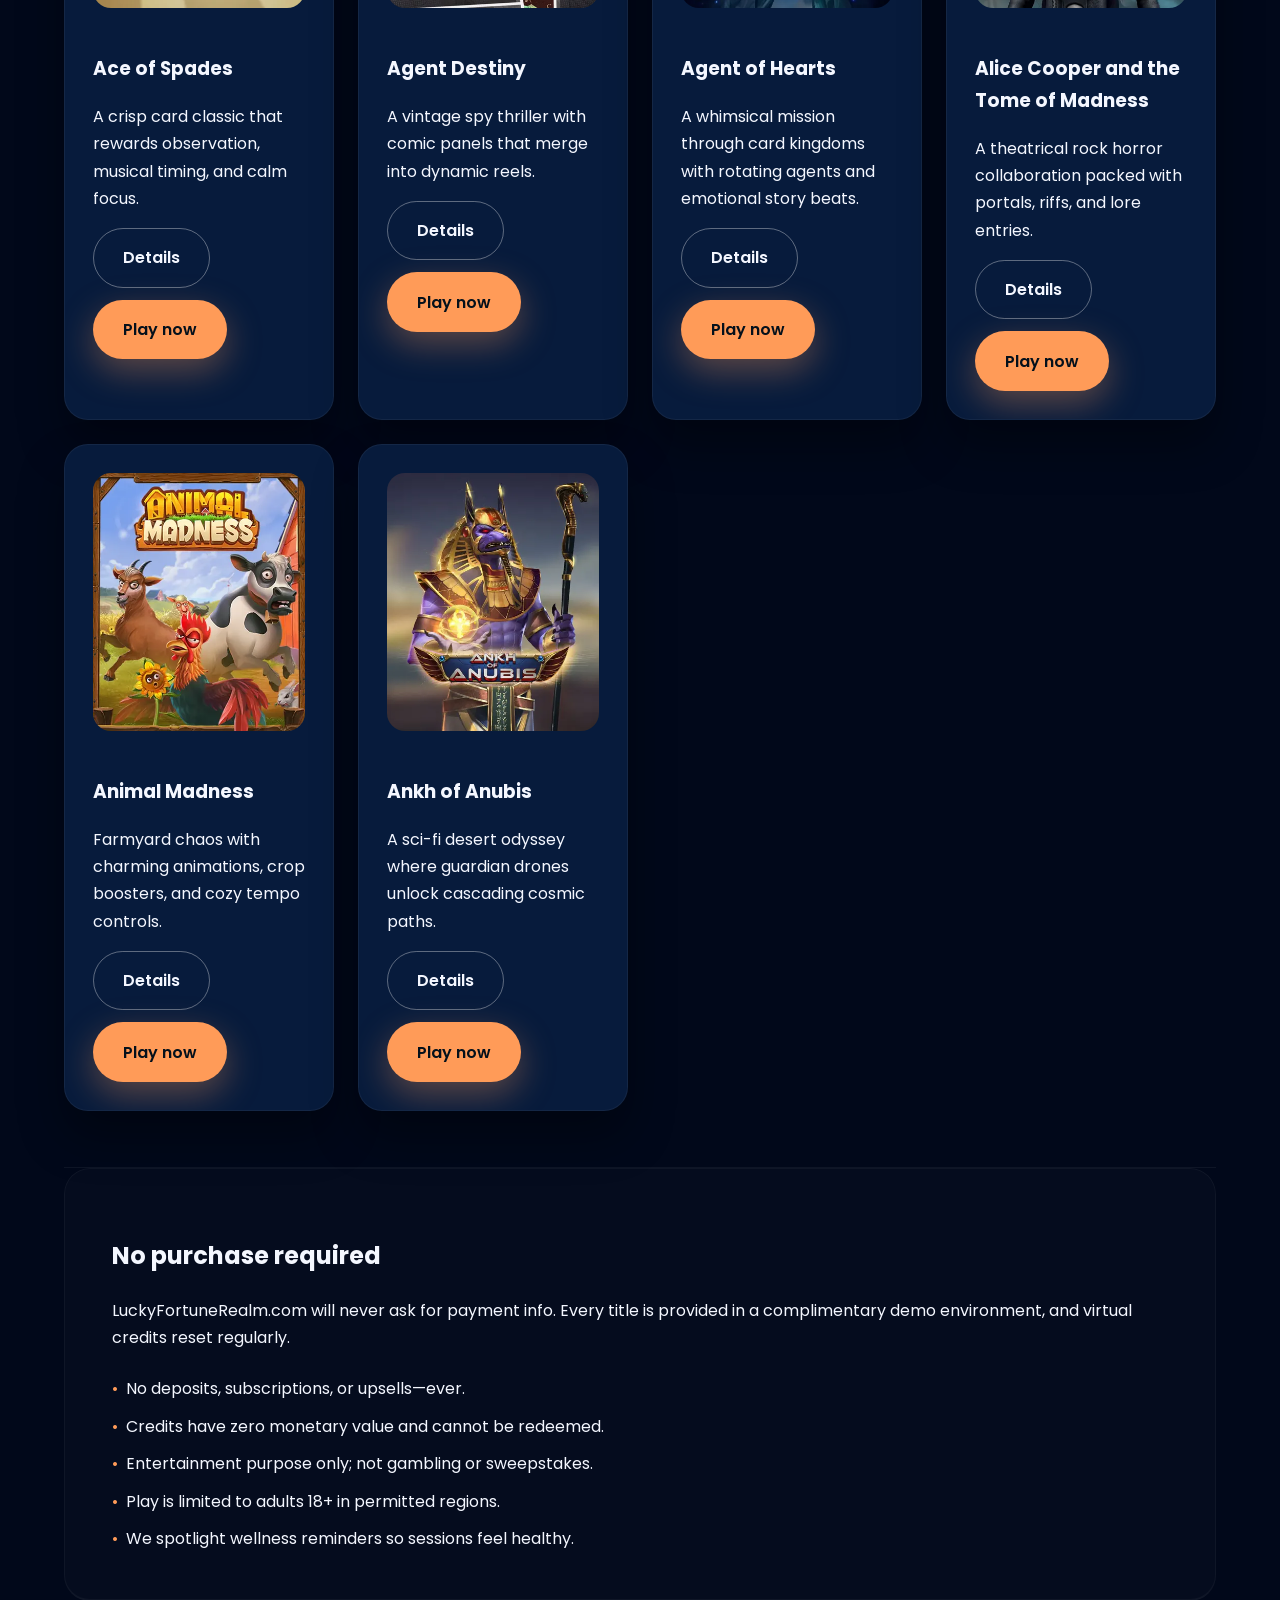
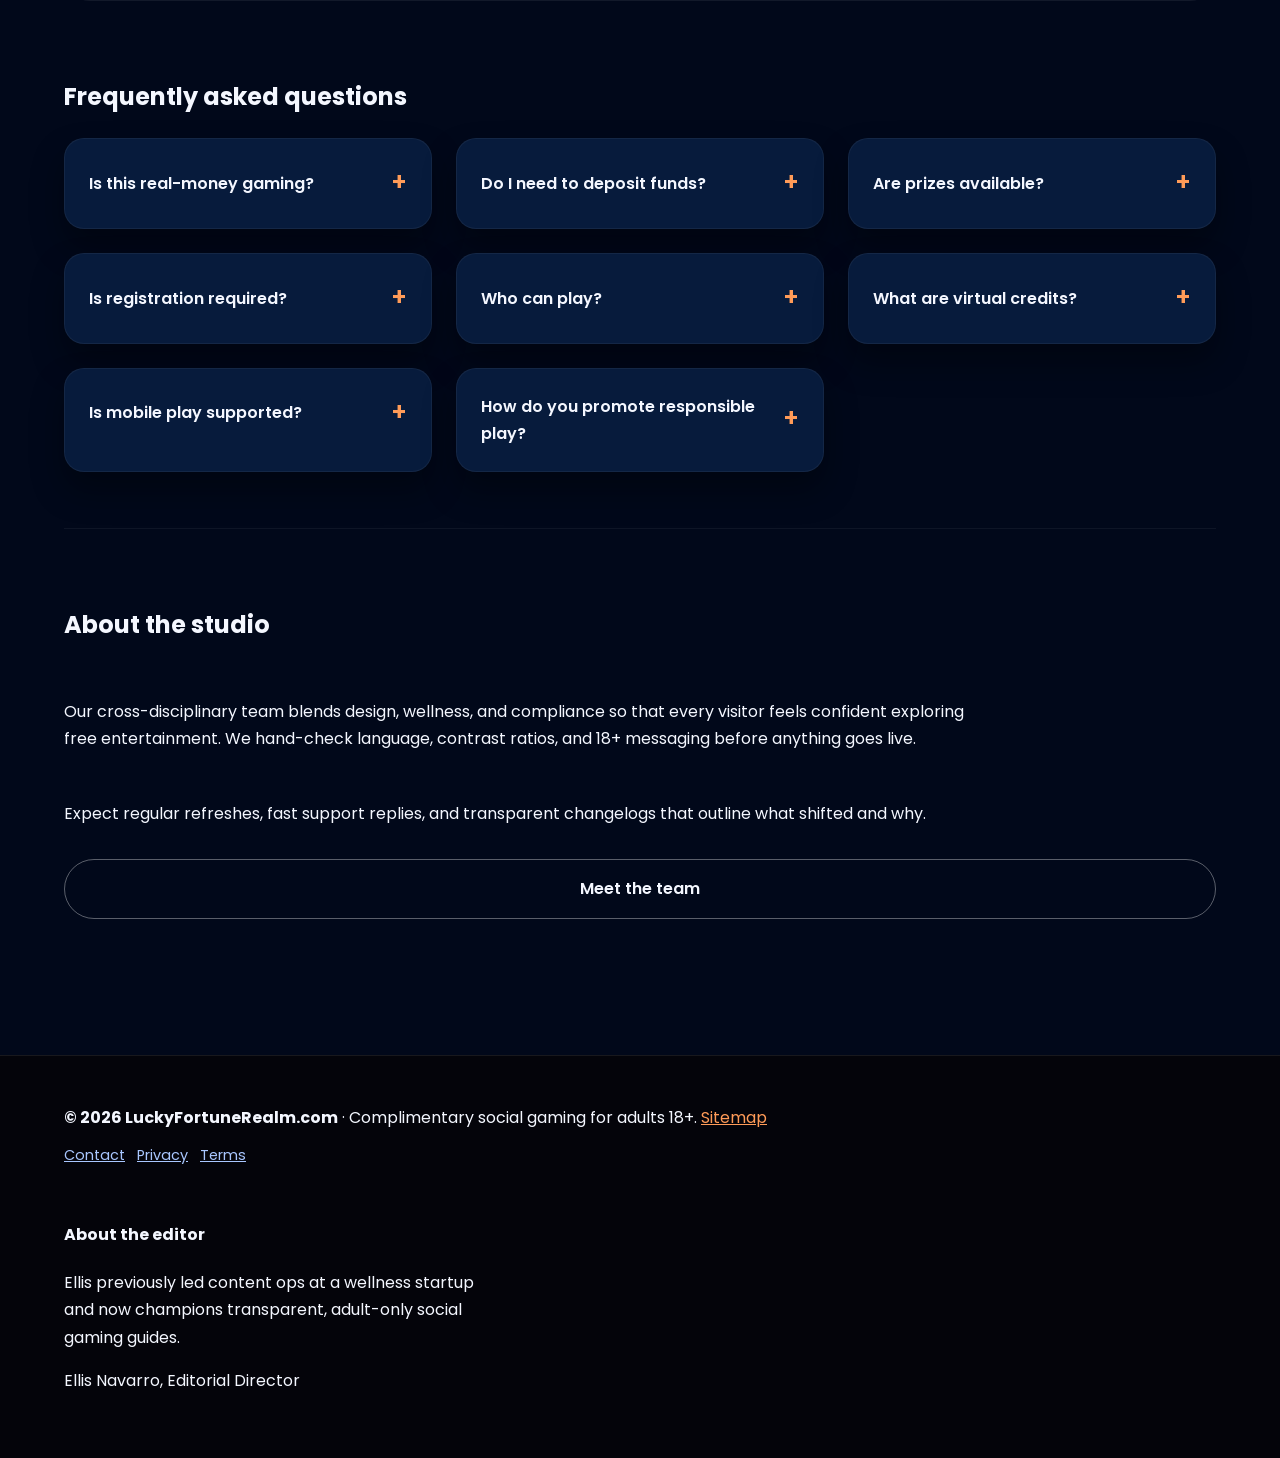
==== commit c02aac5a: "Update nav hierarchy, FAQ accordion, and play interactions" ====
--- a/index.html
+++ b/index.html
@@ -1,5 +1,5 @@
 <!DOCTYPE html><html lang='en'><head><meta charset='UTF-8'><meta name='viewport' content='width=device-width, initial-scale=1.0'><title>LuckyFortuneRealm.com | Free Social Game Showcase</title><meta name='description' content='LuckyFortuneRealm.com spotlights six hopeful, credit-only adventures with responsive design, accessibility tips, and transparent community care.'><meta property='og:title' content='LuckyFortuneRealm.com | Free Social Game Showcase'><meta property='og:description' content='LuckyFortuneRealm.com spotlights six hopeful, credit-only adventures with responsive design, accessibility tips, and transparent community care.'><meta property='og:type' content='website'><meta property='og:url' content='https://luckyfortunerealm.com/index.html'><meta property='og:image' content='https://luckyfortunerealm.com/images/ace-of-spades.webp'><meta property='og:site_name' content='LuckyFortuneRealm.com'><meta name='twitter:card' content='summary_large_image'><meta name='twitter:title' content='LuckyFortuneRealm.com | Free Social Game Showcase'><meta name='twitter:description' content='LuckyFortuneRealm.com spotlights six hopeful, credit-only adventures with responsive design, accessibility tips, and transparent community care.'><link rel='canonical' href='https://luckyfortunerealm.com/index.html'><link rel='preconnect' href='https://fonts.googleapis.com'><link rel='preconnect' href='https://fonts.gstatic.com' crossorigin><link rel='stylesheet' href='https://fonts.googleapis.com/css2?family=Poppins:wght@400;500;600&display=swap'><link rel='stylesheet' href='css/style.css'><link rel='icon' href="data:image/svg+xml,<svg xmlns='http://www.w3.org/2000/svg' viewBox='0 0 64 64'><circle cx='32' cy='32' r='30' fill='#1e59c7'/><circle cx='32' cy='32' r='18' fill='#ff9b58'/></svg>"><meta name='theme-color' content='#1e59c7'><style>:root{--bg:#01081a;--card:#071b3c;--primary:#1e59c7;--accent:#ff9b58;--text:#f4f7ff;--muted:#a9c7ff;--shadow:rgba(255,155,88,0.35);}</style><script type="application/ld+json">{"@context": "https://schema.org", "@type": "WebSite", "name": "LuckyFortuneRealm.com", "url": "https://luckyfortunerealm.com", "description": "Playful optimism for adults who prefer artful, zero-cost adventures", "publisher": {"@type": "Organization", "name": "LuckyFortuneRealm.com"}, "potentialAction": {"@type": "SearchAction", "target": "https://luckyfortunerealm.com/search?q={search_term_string}", "query-input": "required name=search_term_string"}}</script>
-<script type="application/ld+json">{"@context": "https://schema.org", "@type": "ItemList", "name": "LuckyFortuneRealm.com Featured Games", "itemListElement": [{"@type": "ListItem", "position": 1, "item": {"@type": "VideoGame", "name": "Ace of Spades", "url": "https://luckyfortunerealm.com/ace-of-spades.html"}}, {"@type": "ListItem", "position": 2, "item": {"@type": "VideoGame", "name": "Agent Destiny", "url": "https://luckyfortunerealm.com/agent-destiny.html"}}, {"@type": "ListItem", "position": 3, "item": {"@type": "VideoGame", "name": "Agent of Hearts", "url": "https://luckyfortunerealm.com/agent-of-hearts.html"}}, {"@type": "ListItem", "position": 4, "item": {"@type": "VideoGame", "name": "Alice Cooper and the Tome of Madness", "url": "https://luckyfortunerealm.com/alice-cooper-and-the-tome-of-madness.html"}}, {"@type": "ListItem", "position": 5, "item": {"@type": "VideoGame", "name": "Animal Madness", "url": "https://luckyfortunerealm.com/animal-madness.html"}}, {"@type": "ListItem", "position": 6, "item": {"@type": "VideoGame", "name": "Ankh of Anubis", "url": "https://luckyfortunerealm.com/ankh-of-anubis.html"}}]}</script></head><body><div class='compliance-strip'><span>18+ Audience</span><span>Free-to-play social gaming</span><span>Virtual credits only</span><span>No cash prizes</span></div><header class='site-header'><div class='logo'>LuckyFortuneRealm.com</div><button class='hamburger' aria-label='Toggle navigation'><span></span><span></span><span></span></button><nav class='site-nav'><a href='index.html'>Home</a><a href='games.html'>Games</a><a href='about.html'>About</a><a href='contact.html'>Contact</a><a href='privacy.html'>Privacy</a><a href='terms.html'>Terms</a></nav></header>
+<script type="application/ld+json">{"@context": "https://schema.org", "@type": "ItemList", "name": "LuckyFortuneRealm.com Featured Games", "itemListElement": [{"@type": "ListItem", "position": 1, "item": {"@type": "VideoGame", "name": "Ace of Spades", "url": "https://luckyfortunerealm.com/ace-of-spades.html"}}, {"@type": "ListItem", "position": 2, "item": {"@type": "VideoGame", "name": "Agent Destiny", "url": "https://luckyfortunerealm.com/agent-destiny.html"}}, {"@type": "ListItem", "position": 3, "item": {"@type": "VideoGame", "name": "Agent of Hearts", "url": "https://luckyfortunerealm.com/agent-of-hearts.html"}}, {"@type": "ListItem", "position": 4, "item": {"@type": "VideoGame", "name": "Alice Cooper and the Tome of Madness", "url": "https://luckyfortunerealm.com/alice-cooper-and-the-tome-of-madness.html"}}, {"@type": "ListItem", "position": 5, "item": {"@type": "VideoGame", "name": "Animal Madness", "url": "https://luckyfortunerealm.com/animal-madness.html"}}, {"@type": "ListItem", "position": 6, "item": {"@type": "VideoGame", "name": "Ankh of Anubis", "url": "https://luckyfortunerealm.com/ankh-of-anubis.html"}}]}</script></head><body><div class='compliance-strip'><span>18+ Audience</span><span>Free-to-play social gaming</span><span>Virtual credits only</span><span>No cash prizes</span></div><header class='site-header'><div class='logo'>LuckyFortuneRealm.com</div><button class='hamburger' aria-label='Toggle navigation'><span></span><span></span><span></span></button><nav class='site-nav'><a href='index.html'>Home</a><a href='games.html'>Games</a><a href='about.html'>About</a></nav></header>
 <section class='hero' id='hero'>
   <div>
     <p class='eyebrow'>Hopeful free-to-play lounge</p>
@@ -52,14 +52,14 @@
   <section class='faq-section' id='faq'>
     <h2>Frequently asked questions</h2>
     <div class='faq-grid'>
-      <article class='faq-item'><h3>Is this real-money gaming?</h3><p>No. Everything on this site uses virtual credits with no financial value, so there are no stakes and no payouts.</p></article>
-      <article class='faq-item'><h3>Do I need to deposit funds?</h3><p>Never. Click any “Play now” button to open the free practice mode directly from the publisher.</p></article>
-      <article class='faq-item'><h3>Are prizes available?</h3><p>No prizes or sweepstakes are offered. The fun is in the story, art, and social elements.</p></article>
-      <article class='faq-item'><h3>Is registration required?</h3><p>Most games load instantly. If a publisher offers optional signup, it is still free and purely for saving preferences.</p></article>
-      <article class='faq-item'><h3>Who can play?</h3><p>Adults aged 18+ in jurisdictions that allow free-to-play social gaming can participate.</p></article>
-      <article class='faq-item'><h3>What are virtual credits?</h3><p>They are non-cash tokens used to trigger features inside the game. They refresh automatically and cannot be purchased.</p></article>
-      <article class='faq-item'><h3>Is mobile play supported?</h3><p>Yes. The layout, controls, and typography are tuned for phones, tablets, and desktops.</p></article>
-      <article class='faq-item'><h3>How do you promote responsible play?</h3><p>We add pacing tips, hydration reminders, and accessibility callouts to keep sessions light and mindful.</p></article>
+      <details class='faq-item'><summary>Is this real-money gaming?</summary><div class='faq-answer'><p>No. Everything on this site uses virtual credits with no financial value, so there are no stakes and no payouts.</p></div></details>
+      <details class='faq-item'><summary>Do I need to deposit funds?</summary><div class='faq-answer'><p>Never. Click any “Play now” button to open the free practice mode directly from the publisher.</p></div></details>
+      <details class='faq-item'><summary>Are prizes available?</summary><div class='faq-answer'><p>No prizes or sweepstakes are offered. The fun is in the story, art, and social elements.</p></div></details>
+      <details class='faq-item'><summary>Is registration required?</summary><div class='faq-answer'><p>Most games load instantly. If a publisher offers optional signup, it is still free and purely for saving preferences.</p></div></details>
+      <details class='faq-item'><summary>Who can play?</summary><div class='faq-answer'><p>Adults aged 18+ in jurisdictions that allow free-to-play social gaming can participate.</p></div></details>
+      <details class='faq-item'><summary>What are virtual credits?</summary><div class='faq-answer'><p>They are non-cash tokens used to trigger features inside the game. They refresh automatically and cannot be purchased.</p></div></details>
+      <details class='faq-item'><summary>Is mobile play supported?</summary><div class='faq-answer'><p>Yes. The layout, controls, and typography are tuned for phones, tablets, and desktops.</p></div></details>
+      <details class='faq-item'><summary>How do you promote responsible play?</summary><div class='faq-answer'><p>We add pacing tips, hydration reminders, and accessibility callouts to keep sessions light and mindful.</p></div></details>
     </div>
   </section>
   <section class='about-preview'>
@@ -69,5 +69,5 @@
     <a class='btn secondary' href='about.html'>Meet the team</a>
   </section>
 </main>
-<footer class='site-footer'><div><strong>&copy; 2026 LuckyFortuneRealm.com</strong> · Complimentary social gaming for adults 18+. <a href='sitemap.xml'>Sitemap</a></div><div class='author-bio'><h4>About the editor</h4><p>Ellis previously led content ops at a wellness startup and now champions transparent, adult-only social gaming guides.</p><p>Ellis Navarro, Editorial Director</p></div></footer>
+<footer class='site-footer'><div><strong>&copy; 2026 LuckyFortuneRealm.com</strong> · Complimentary social gaming for adults 18+. <a href='sitemap.xml'>Sitemap</a><div class='footer-links'><a href='contact.html'>Contact</a><a href='privacy.html'>Privacy</a><a href='terms.html'>Terms</a></div></div><div class='author-bio'><h4>About the editor</h4><p>Ellis previously led content ops at a wellness startup and now champions transparent, adult-only social gaming guides.</p><p>Ellis Navarro, Editorial Director</p></div></footer>
 <div class='cookie-banner' role='region' aria-label='Cookie notice'><div><strong>Cookie notice</strong><p>We rely on essential cookies for analytics and uptime monitoring so the free library stays stable. No payment info is collected.</p></div><button type='button' data-cookie-accept>Accept &amp; close</button></div><script src='js/main.js' defer></script></body></html>
--- a/css/style.css
+++ b/css/style.css
@@ -192,6 +192,7 @@
   position: relative;
   overflow: hidden;
   border: 1px solid rgba(255, 255, 255, 0.05);
+  transition: transform 0.3s ease, box-shadow 0.3s ease;
 }
 .game-card::after {
   content: '';
@@ -200,12 +201,14 @@
   background: linear-gradient(145deg, transparent, rgba(255, 255, 255, 0.08));
   opacity: 0;
   transition: opacity 0.3s ease;
+  pointer-events: none;
 }
 .game-card:hover::after {
   opacity: 1;
 }
 .game-card:hover {
   transform: translateY(-4px);
+  box-shadow: 0 30px 55px rgba(0, 0, 0, 0.45);
 }
 .game-card img {
   width: 100%;
@@ -246,14 +249,37 @@
 }
 .faq-item {
   background: var(--card);
-  border-radius: 18px;
-  padding: 1.75rem;
+  border-radius: 20px;
   border: 1px solid rgba(255, 255, 255, 0.05);
-  box-shadow: 0 15px 32px rgba(0, 0, 0, 0.35);
-}
-.faq-item h3 {
-  margin: 0 0 0.5rem;
-  font-size: 1.1rem;
+  box-shadow: 0 18px 32px rgba(0, 0, 0, 0.35);
+  padding: 0;
+  overflow: hidden;
+}
+.faq-item summary {
+  list-style: none;
+  cursor: pointer;
+  padding: 1.5rem;
+  font-weight: 600;
+  display: flex;
+  justify-content: space-between;
+  align-items: center;
+}
+.faq-item summary::-webkit-details-marker {
+  display: none;
+}
+.faq-item summary::after {
+  content: '+';
+  font-size: 1.5rem;
+  color: var(--accent);
+  transition: transform 0.3s ease;
+}
+.faq-item[open] summary::after {
+  transform: rotate(45deg);
+}
+.faq-answer {
+  padding: 0 1.5rem 1.5rem;
+  border-top: 1px solid rgba(255, 255, 255, 0.05);
+  color: var(--muted);
 }
 .about-preview {
   display: grid;
@@ -272,6 +298,16 @@
 }
 .site-footer a {
   color: var(--accent);
+}
+.footer-links {
+  display: flex;
+  gap: 0.75rem;
+  flex-wrap: wrap;
+  margin-top: 0.75rem;
+}
+.footer-links a {
+  color: var(--muted);
+  font-size: 0.9rem;
 }
 .author-bio {
   max-width: 420px;
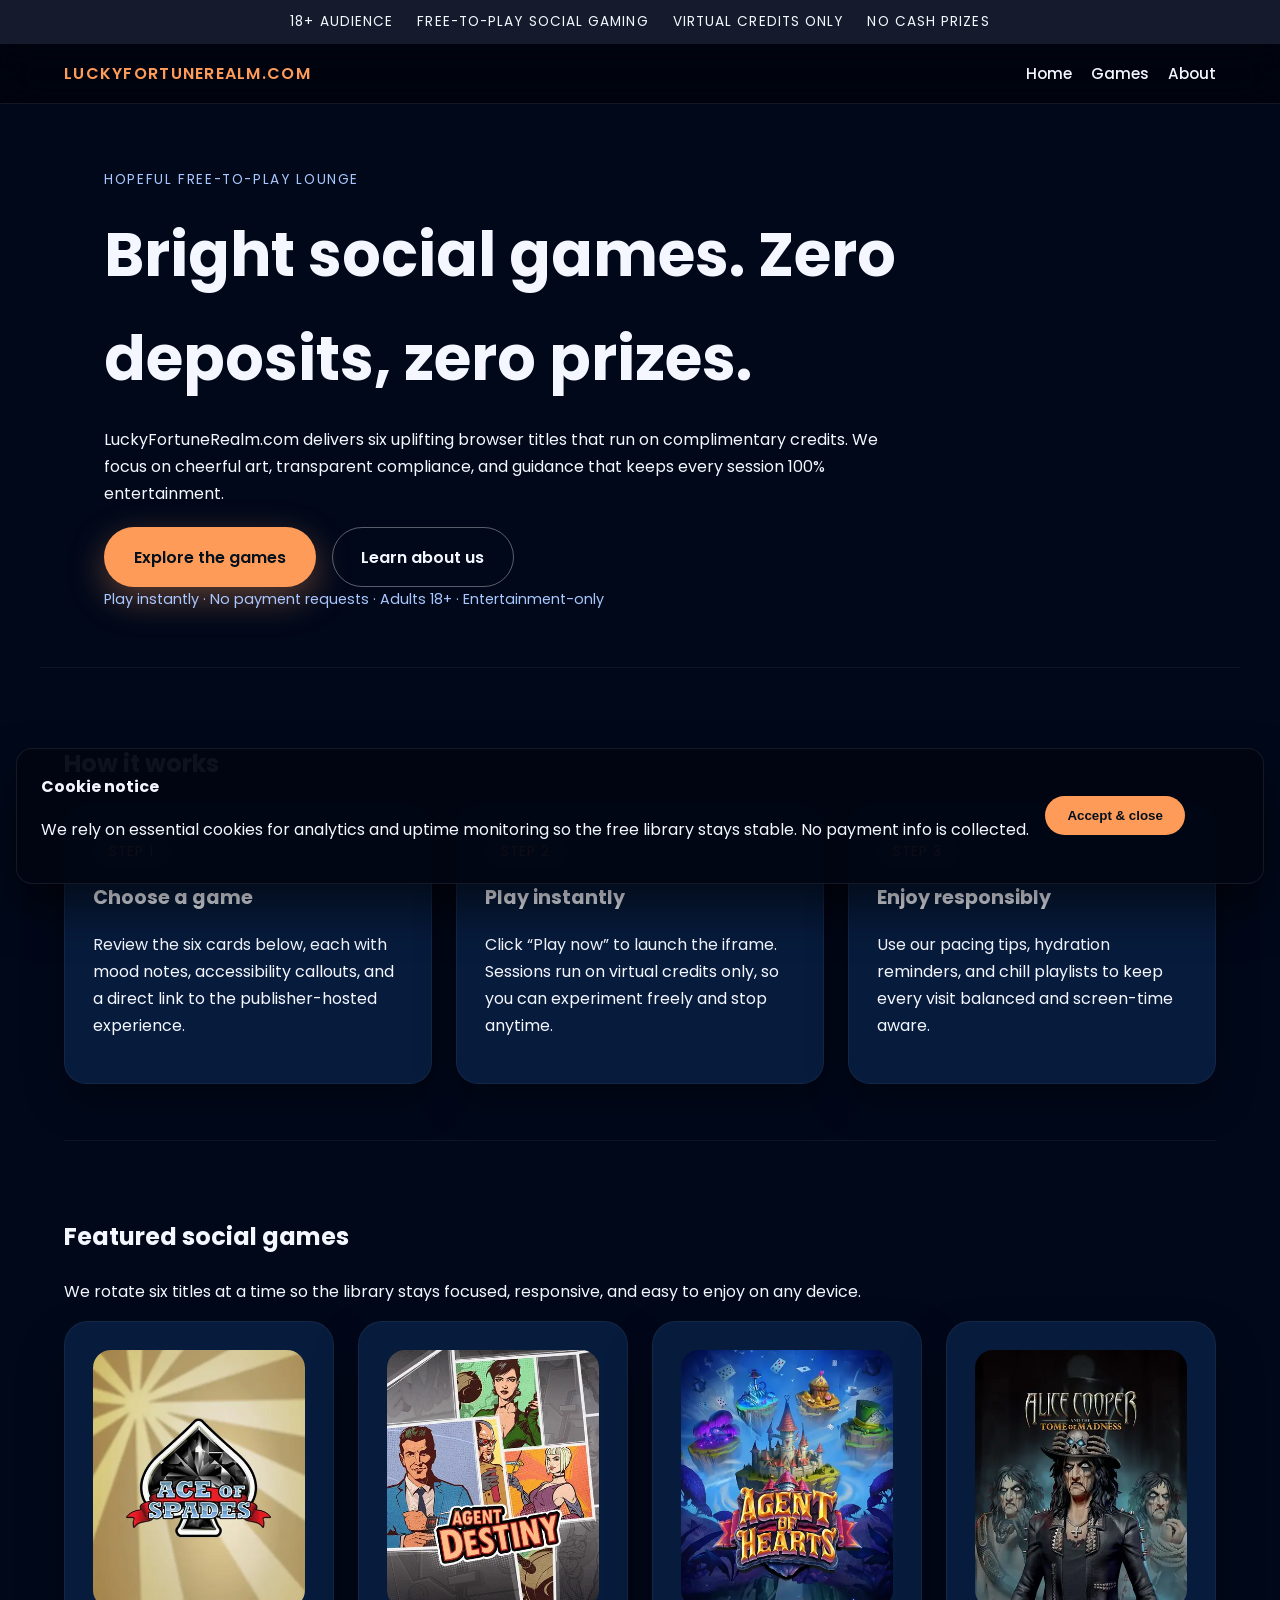
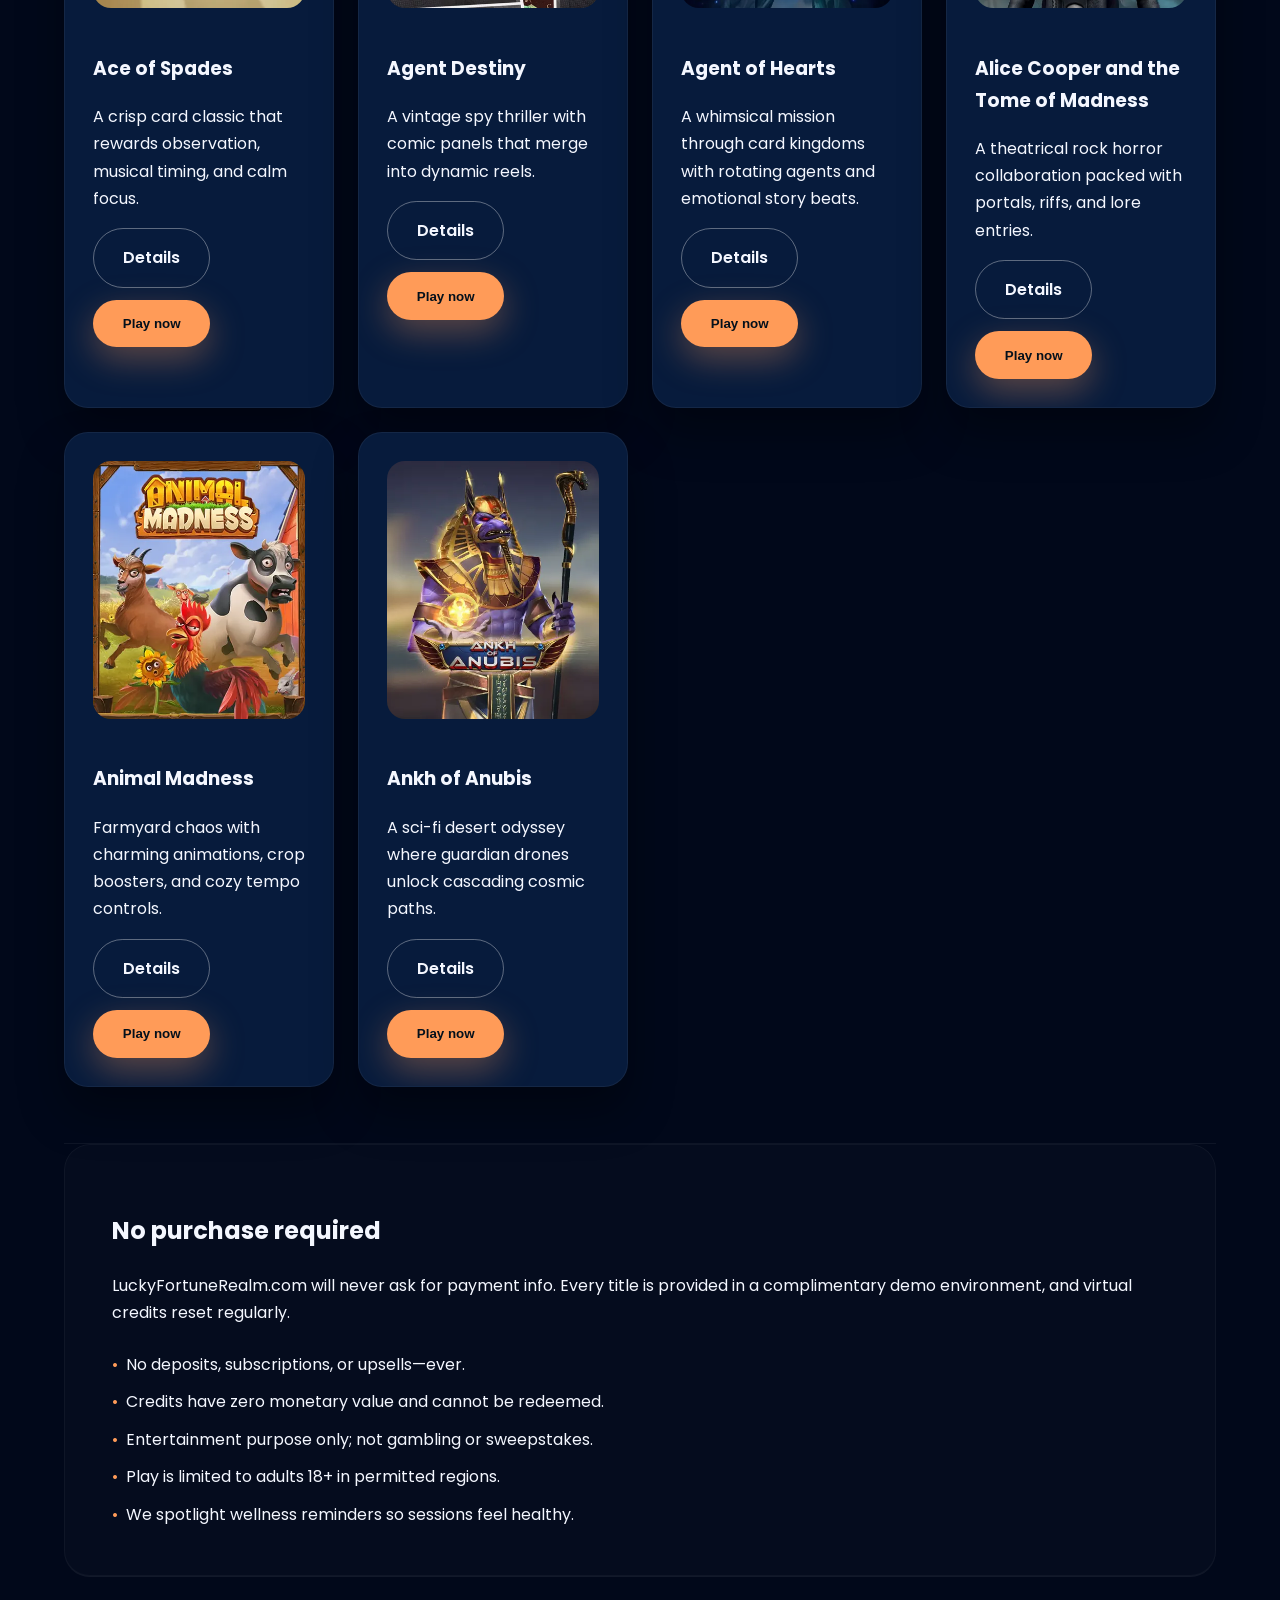
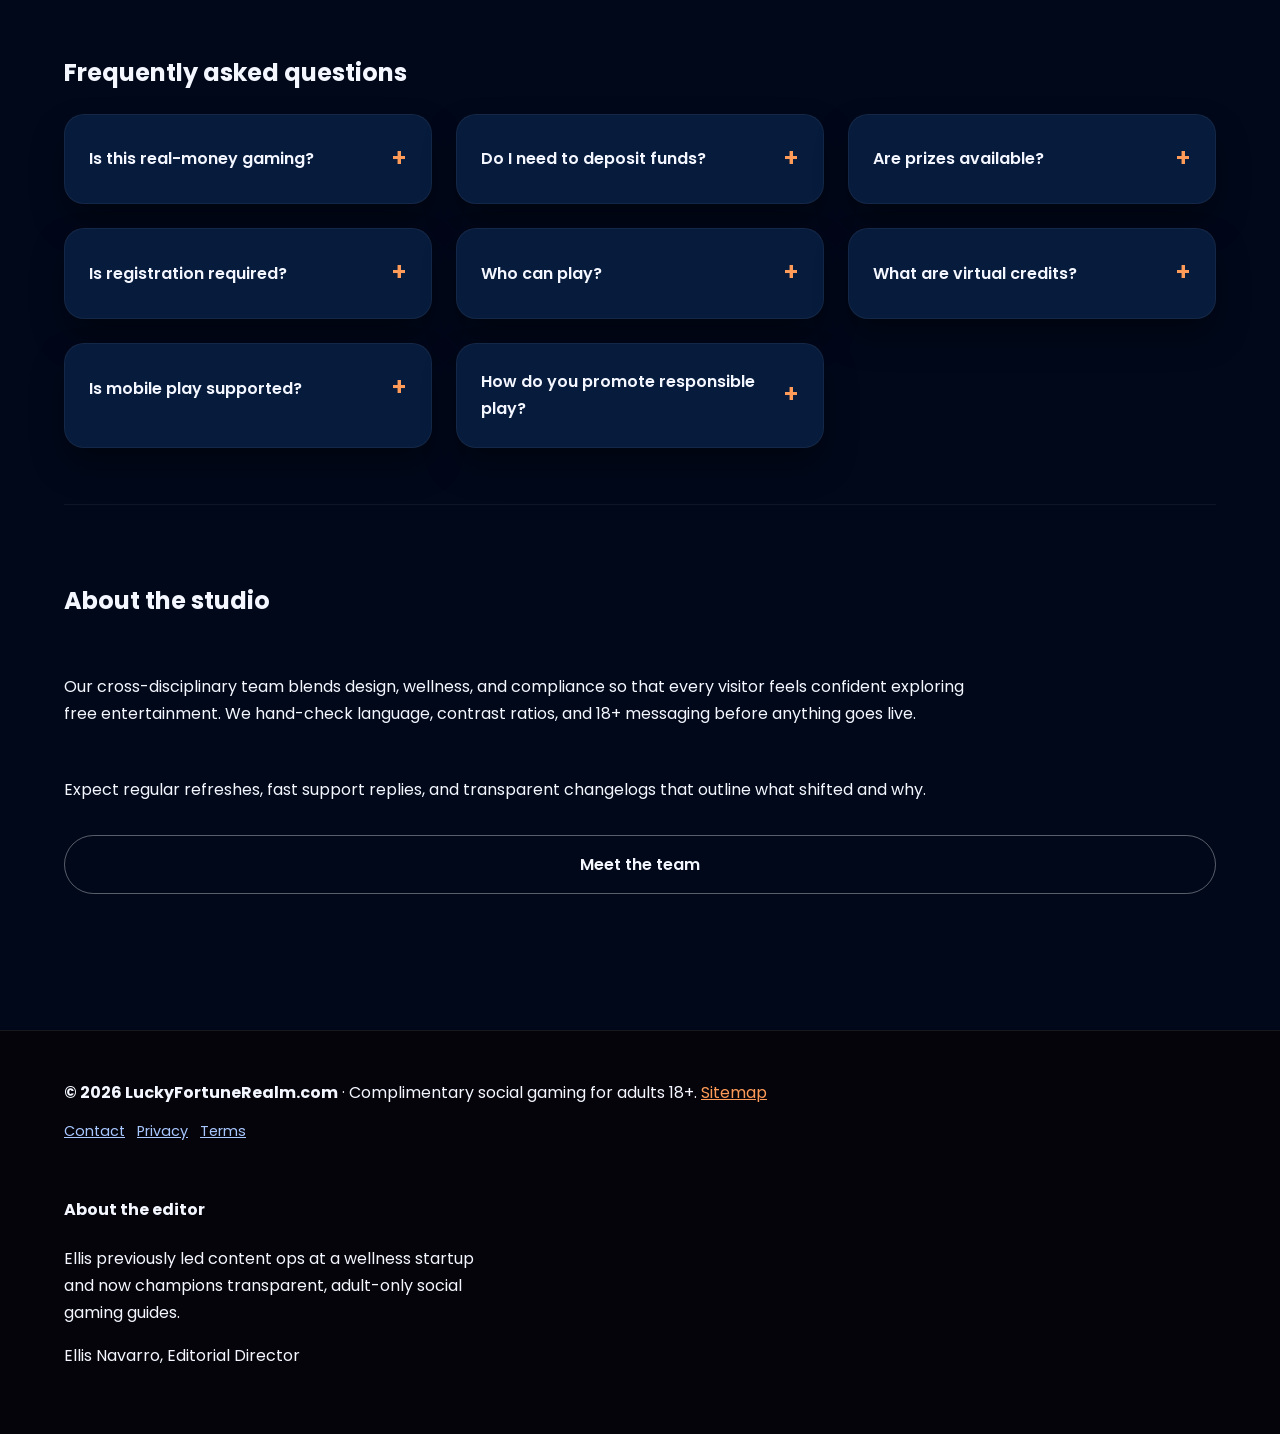
==== commit 67c5aa56: "Enable iframe modal play experience" ====
--- a/index.html
+++ b/index.html
@@ -36,7 +36,7 @@
   <section id='games'>
     <h2>Featured social games</h2>
     <p>We rotate six titles at a time so the library stays focused, responsive, and easy to enjoy on any device.</p>
-    <div class='games-grid'><article class='game-card'><img src='images/ace-of-spades.webp' alt='Retro card with spade icon' loading='lazy'><h3>Ace of Spades</h3><p>A crisp card classic that rewards observation, musical timing, and calm focus.</p><div class='card-actions'><a class='btn secondary' href='ace-of-spades.html'>Details</a><a class='btn primary' href='https://asccw.playngonetwork.com/casino/ContainerLauncher?pid=2&gid=aceofspades&lang=en_GB&practice=1&channel=desktop&demo=2' target='_blank' rel='noopener'>Play now</a></div></article><article class='game-card'><img src='images/agent-destiny.webp' alt='Graphic novel spy illustration' loading='lazy'><h3>Agent Destiny</h3><p>A vintage spy thriller with comic panels that merge into dynamic reels.</p><div class='card-actions'><a class='btn secondary' href='agent-destiny.html'>Details</a><a class='btn primary' href='https://asccw.playngonetwork.com/casino/ContainerLauncher?pid=2&gid=agentdestiny&lang=en_GB&practice=1&channel=desktop&demo=2' target='_blank' rel='noopener'>Play now</a></div></article><article class='game-card'><img src='images/agent-of-hearts.webp' alt='Fantasy agent walking through card kingdom' loading='lazy'><h3>Agent of Hearts</h3><p>A whimsical mission through card kingdoms with rotating agents and emotional story beats.</p><div class='card-actions'><a class='btn secondary' href='agent-of-hearts.html'>Details</a><a class='btn primary' href='https://asccw.playngonetwork.com/casino/ContainerLauncher?pid=2&gid=agentofhearts&lang=en_GB&practice=1&channel=desktop&demo=2' target='_blank' rel='noopener'>Play now</a></div></article><article class='game-card'><img src='images/alice-cooper-and-the-tome-of-madness.webp' alt='Rock legend silhouette with mystical book' loading='lazy'><h3>Alice Cooper and the Tome of Madness</h3><p>A theatrical rock horror collaboration packed with portals, riffs, and lore entries.</p><div class='card-actions'><a class='btn secondary' href='alice-cooper-and-the-tome-of-madness.html'>Details</a><a class='btn primary' href='https://asccw.playngonetwork.com/casino/ContainerLauncher?pid=2&gid=alicecooper&lang=en_GB&practice=1&channel=desktop&demo=2' target='_blank' rel='noopener'>Play now</a></div></article><article class='game-card'><img src='images/animal-madness.webp' alt='Animated farm animals celebrating harvest' loading='lazy'><h3>Animal Madness</h3><p>Farmyard chaos with charming animations, crop boosters, and cozy tempo controls.</p><div class='card-actions'><a class='btn secondary' href='animal-madness.html'>Details</a><a class='btn primary' href='https://asccw.playngonetwork.com/casino/ContainerLauncher?pid=2&gid=animalmadness&lang=en_GB&practice=1&channel=desktop&demo=2' target='_blank' rel='noopener'>Play now</a></div></article><article class='game-card'><img src='images/ankh-of-anubis.webp' alt='Futuristic desert temple with glowing ankh' loading='lazy'><h3>Ankh of Anubis</h3><p>A sci-fi desert odyssey where guardian drones unlock cascading cosmic paths.</p><div class='card-actions'><a class='btn secondary' href='ankh-of-anubis.html'>Details</a><a class='btn primary' href='https://asccw.playngonetwork.com/casino/ContainerLauncher?pid=2&gid=ankhofanubis&lang=en_GB&practice=1&channel=desktop&demo=2' target='_blank' rel='noopener'>Play now</a></div></article></div>
+    <div class='games-grid'><article class='game-card'><img src='images/ace-of-spades.webp' alt='Retro card with spade icon' loading='lazy'><h3>Ace of Spades</h3><p>A crisp card classic that rewards observation, musical timing, and calm focus.</p><div class='card-actions'><a class='btn secondary' href='ace-of-spades.html'>Details</a><button type='button' class='btn primary play-btn' data-iframe='https://asccw.playngonetwork.com/casino/ContainerLauncher?pid=2&gid=aceofspades&lang=en_GB&practice=1&channel=desktop&demo=2'>Play now</button></div></article><article class='game-card'><img src='images/agent-destiny.webp' alt='Graphic novel spy illustration' loading='lazy'><h3>Agent Destiny</h3><p>A vintage spy thriller with comic panels that merge into dynamic reels.</p><div class='card-actions'><a class='btn secondary' href='agent-destiny.html'>Details</a><button type='button' class='btn primary play-btn' data-iframe='https://asccw.playngonetwork.com/casino/ContainerLauncher?pid=2&gid=agentdestiny&lang=en_GB&practice=1&channel=desktop&demo=2'>Play now</button></div></article><article class='game-card'><img src='images/agent-of-hearts.webp' alt='Fantasy agent walking through card kingdom' loading='lazy'><h3>Agent of Hearts</h3><p>A whimsical mission through card kingdoms with rotating agents and emotional story beats.</p><div class='card-actions'><a class='btn secondary' href='agent-of-hearts.html'>Details</a><button type='button' class='btn primary play-btn' data-iframe='https://asccw.playngonetwork.com/casino/ContainerLauncher?pid=2&gid=agentofhearts&lang=en_GB&practice=1&channel=desktop&demo=2'>Play now</button></div></article><article class='game-card'><img src='images/alice-cooper-and-the-tome-of-madness.webp' alt='Rock legend silhouette with mystical book' loading='lazy'><h3>Alice Cooper and the Tome of Madness</h3><p>A theatrical rock horror collaboration packed with portals, riffs, and lore entries.</p><div class='card-actions'><a class='btn secondary' href='alice-cooper-and-the-tome-of-madness.html'>Details</a><button type='button' class='btn primary play-btn' data-iframe='https://asccw.playngonetwork.com/casino/ContainerLauncher?pid=2&gid=alicecooper&lang=en_GB&practice=1&channel=desktop&demo=2'>Play now</button></div></article><article class='game-card'><img src='images/animal-madness.webp' alt='Animated farm animals celebrating harvest' loading='lazy'><h3>Animal Madness</h3><p>Farmyard chaos with charming animations, crop boosters, and cozy tempo controls.</p><div class='card-actions'><a class='btn secondary' href='animal-madness.html'>Details</a><button type='button' class='btn primary play-btn' data-iframe='https://asccw.playngonetwork.com/casino/ContainerLauncher?pid=2&gid=animalmadness&lang=en_GB&practice=1&channel=desktop&demo=2'>Play now</button></div></article><article class='game-card'><img src='images/ankh-of-anubis.webp' alt='Futuristic desert temple with glowing ankh' loading='lazy'><h3>Ankh of Anubis</h3><p>A sci-fi desert odyssey where guardian drones unlock cascading cosmic paths.</p><div class='card-actions'><a class='btn secondary' href='ankh-of-anubis.html'>Details</a><button type='button' class='btn primary play-btn' data-iframe='https://asccw.playngonetwork.com/casino/ContainerLauncher?pid=2&gid=ankhofanubis&lang=en_GB&practice=1&channel=desktop&demo=2'>Play now</button></div></article></div>
   </section>
   <section class='no-purchase'>
     <h2>No purchase required</h2>
@@ -70,4 +70,13 @@
   </section>
 </main>
 <footer class='site-footer'><div><strong>&copy; 2026 LuckyFortuneRealm.com</strong> · Complimentary social gaming for adults 18+. <a href='sitemap.xml'>Sitemap</a><div class='footer-links'><a href='contact.html'>Contact</a><a href='privacy.html'>Privacy</a><a href='terms.html'>Terms</a></div></div><div class='author-bio'><h4>About the editor</h4><p>Ellis previously led content ops at a wellness startup and now champions transparent, adult-only social gaming guides.</p><p>Ellis Navarro, Editorial Director</p></div></footer>
+
+<div class='iframe-modal' aria-hidden='true'>
+  <div class='iframe-modal__overlay' data-modal-close></div>
+  <div class='iframe-modal__dialog' role='dialog' aria-modal='true' aria-label='Embedded game player'>
+    <button class='iframe-modal__close' type='button' data-modal-close>&times;</button>
+    <iframe src='' title='Embedded social game' loading='lazy' allowfullscreen></iframe>
+    <p class='iframe-modal__notice'>Virtual credits only. Close this window to return to the guide.</p>
+  </div>
+</div>
 <div class='cookie-banner' role='region' aria-label='Cookie notice'><div><strong>Cookie notice</strong><p>We rely on essential cookies for analytics and uptime monitoring so the free library stays stable. No payment info is collected.</p></div><button type='button' data-cookie-accept>Accept &amp; close</button></div><script src='js/main.js' defer></script></body></html>
--- a/css/style.css
+++ b/css/style.css
@@ -372,6 +372,58 @@
 }
 .related-list a:hover {
   border-bottom-color: var(--accent);
+}
+.iframe-modal {
+  position: fixed;
+  inset: 0;
+  display: none;
+  align-items: center;
+  justify-content: center;
+  padding: 2rem;
+  z-index: 100;
+}
+.iframe-modal.active {
+  display: flex;
+}
+.iframe-modal__overlay {
+  position: absolute;
+  inset: 0;
+  background: rgba(1, 4, 12, 0.8);
+  backdrop-filter: blur(6px);
+}
+.iframe-modal__dialog {
+  position: relative;
+  background: #061029;
+  border-radius: 24px;
+  padding: 1rem 1rem 1.5rem;
+  width: min(100%, 900px);
+  box-shadow: 0 35px 65px rgba(0, 0, 0, 0.6);
+  border: 1px solid rgba(255, 255, 255, 0.08);
+}
+.iframe-modal__dialog iframe {
+  width: 100%;
+  min-height: 520px;
+  border-radius: 18px;
+}
+.iframe-modal__close {
+  position: absolute;
+  top: 1rem;
+  right: 1rem;
+  background: rgba(255, 255, 255, 0.1);
+  border: none;
+  color: var(--text);
+  font-size: 1.8rem;
+  line-height: 1;
+  border-radius: 999px;
+  width: 44px;
+  height: 44px;
+  cursor: pointer;
+}
+.iframe-modal__notice {
+  margin: 0.75rem 0 0;
+  color: var(--muted);
+  font-size: 0.9rem;
+  text-align: center;
 }
 @media (max-width: 900px) {
   .site-nav {
@@ -402,4 +454,7 @@
     left: 1rem;
     right: 1rem;
   }
-}
+  .iframe-modal__dialog iframe {
+    min-height: 420px;
+  }
+}
